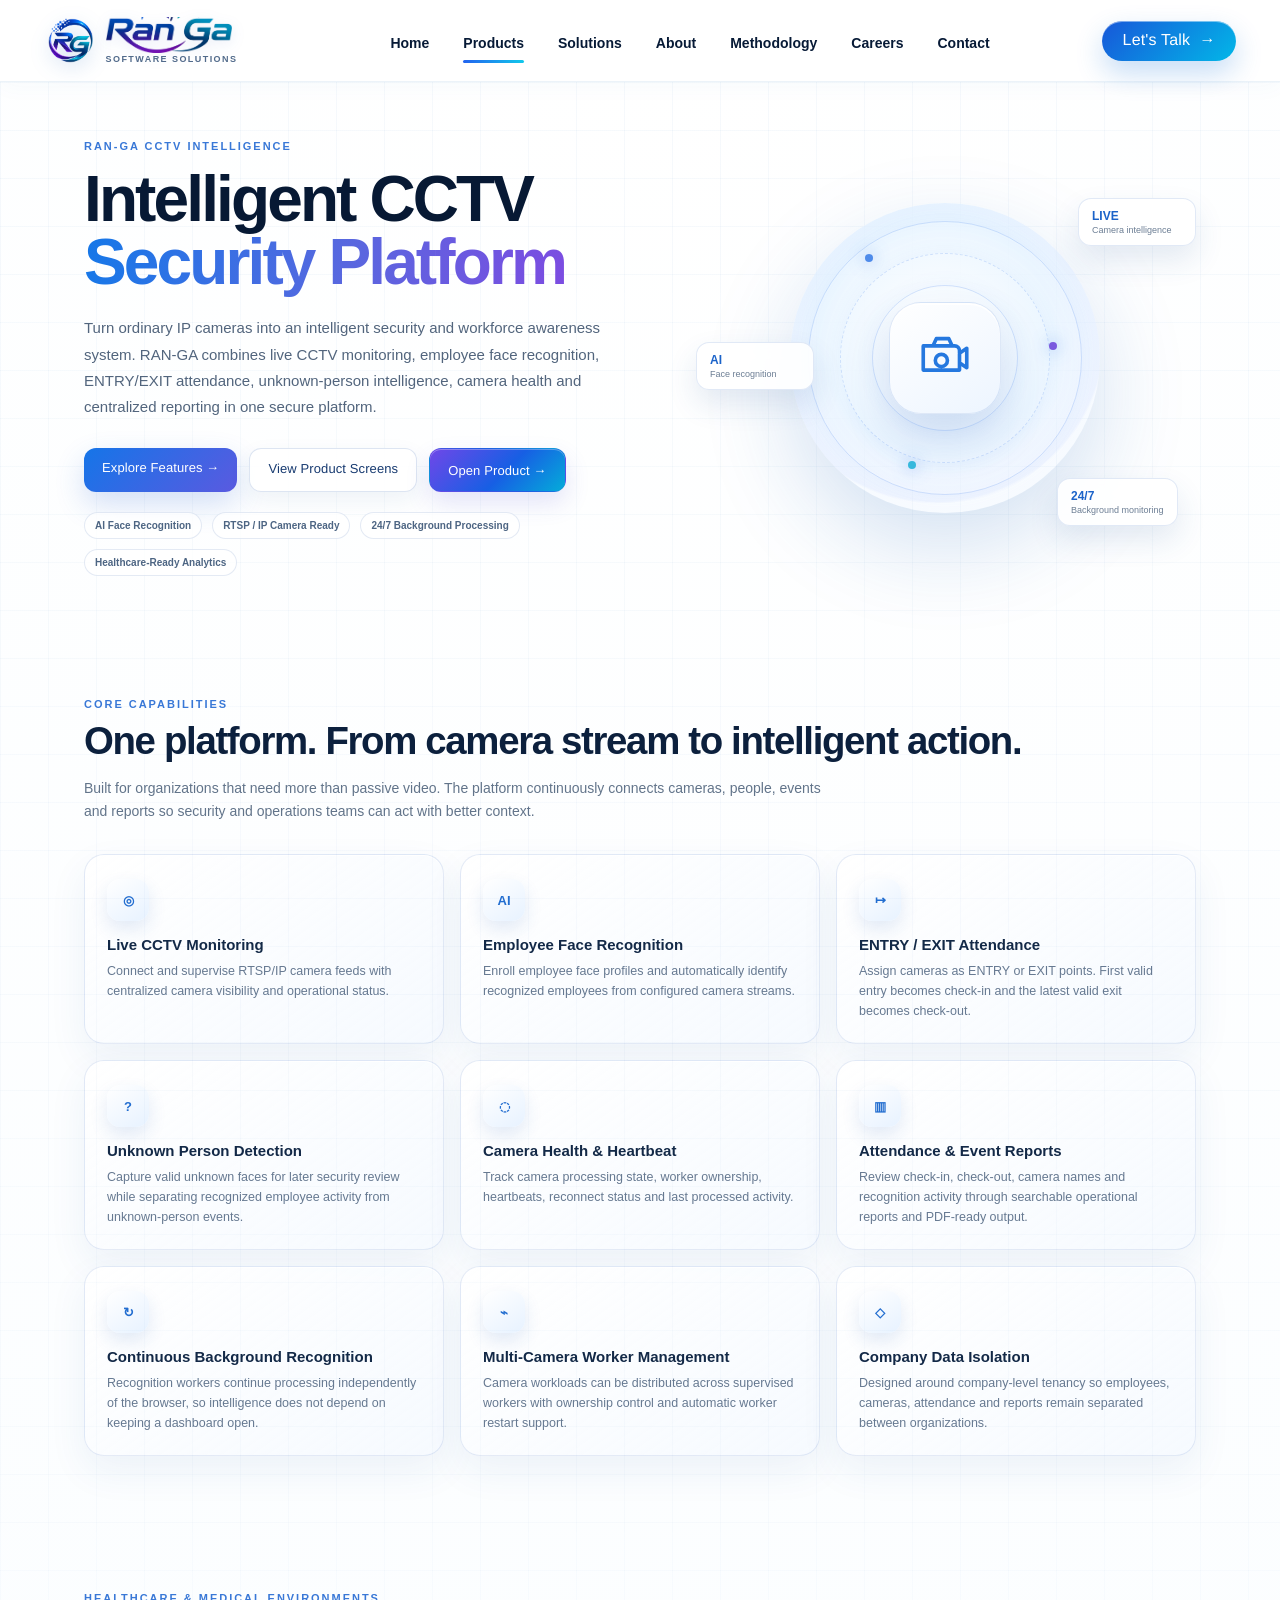
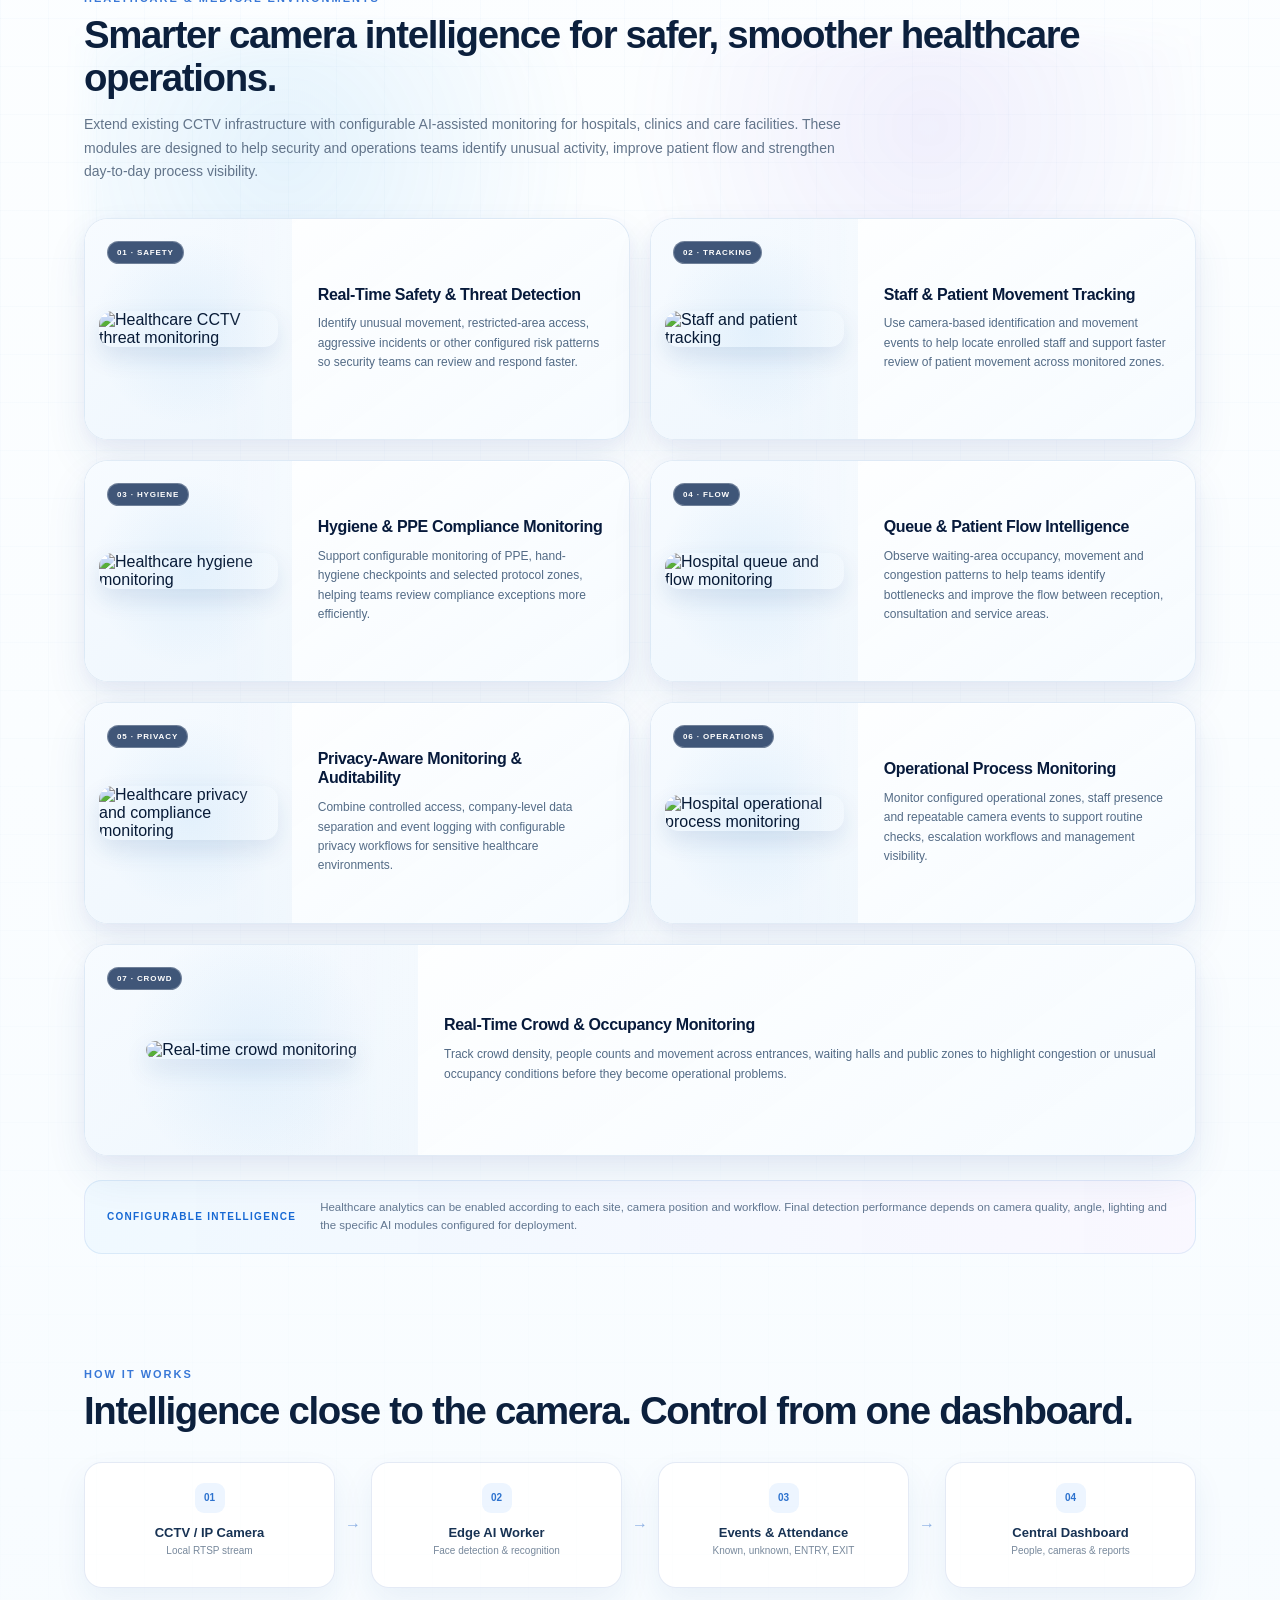
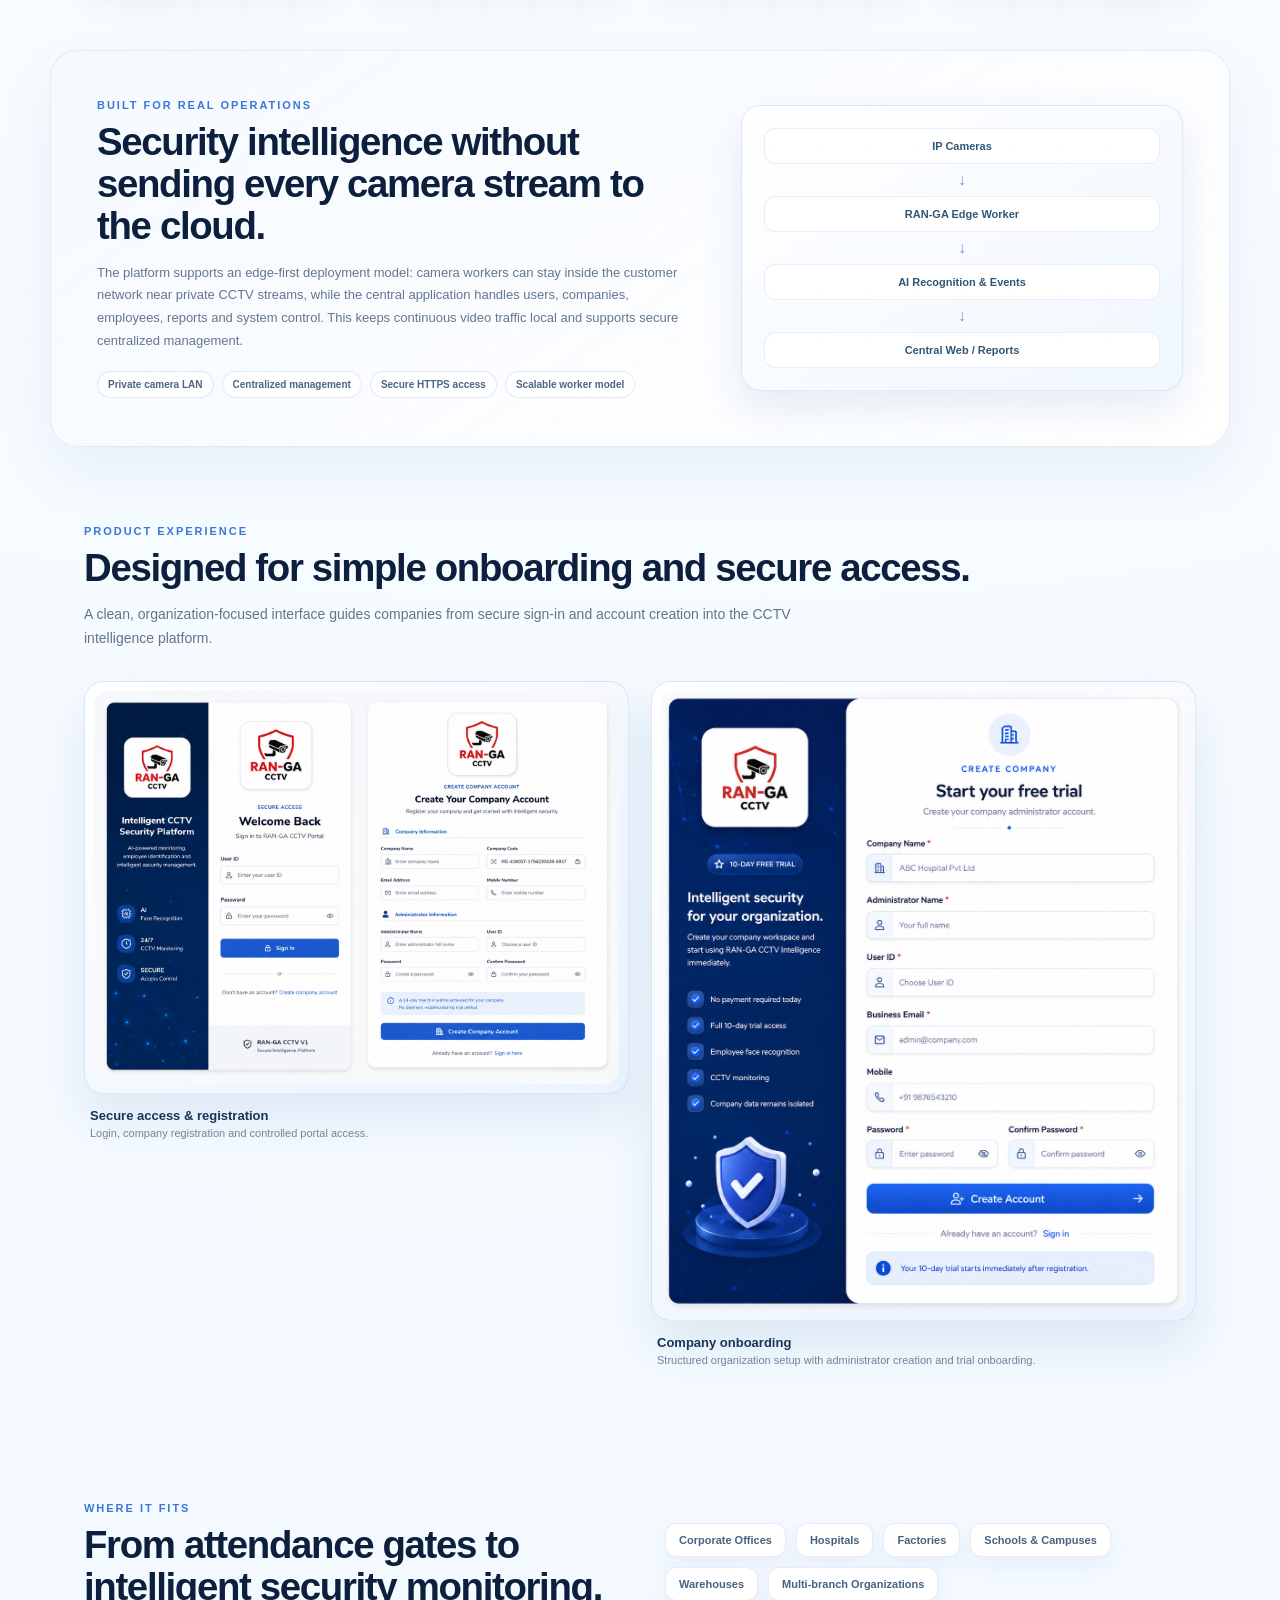
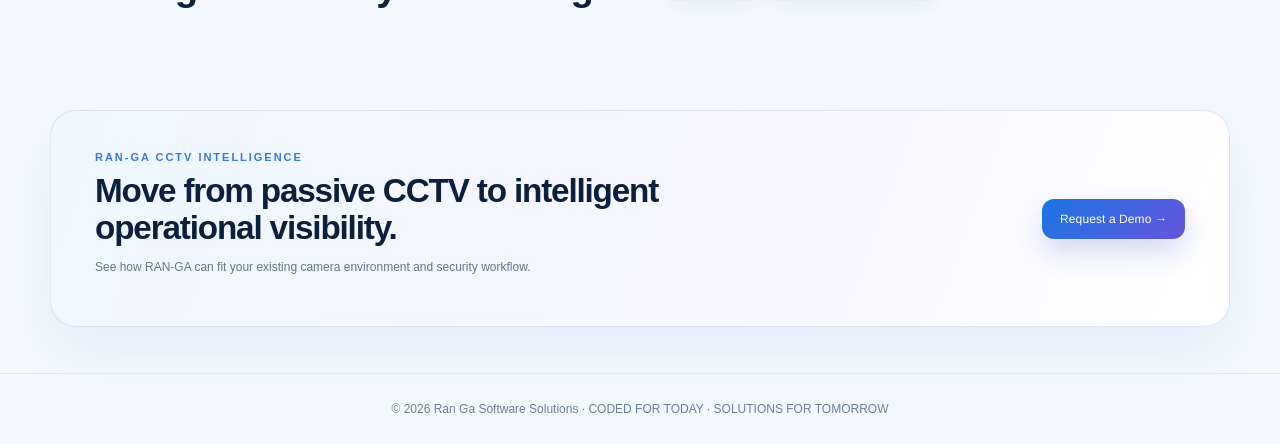
==== cctv-security-platform.html @ df5d6dc7 "Add files via upload" ====
<!doctype html><html lang="en"><head><meta charset="utf-8"><meta name="viewport" content="width=device-width,initial-scale=1"><title>Intelligent CCTV Security Platform | RanGa</title><link rel="stylesheet" href="styles.css"></head><body class="inner cctv-product-page"><header class="site-nav"><a class="brand" href="index.html"><img src="assets/rg-emblem.png" alt="RG"><span class="brand-copy"><img class="brand-wordmark" src="assets/ranga-wordmark.png" alt="RanGa"><small>SOFTWARE SOLUTIONS</small></span></a><nav><a href="index.html">Home</a><a class="active" href="products.html">Products</a><a href="solutions.html">Solutions</a><a href="about.html">About</a><a href="methodology.html">Methodology</a><a href="careers.html">Careers</a><a href="contact.html">Contact</a></nav><a class="talk" href="contact.html">Let's Talk &nbsp;→</a></header>
<main class="inner-main"><div class="star-field"></div>
<section class="cctv-hero"><div class="cctv-hero-copy"><div class="eyebrow">RAN-GA CCTV INTELLIGENCE</div><h1>Intelligent CCTV<br><span>Security Platform</span></h1><p class="cctv-lead">Turn ordinary IP cameras into an intelligent security and workforce awareness system. RAN-GA combines live CCTV monitoring, employee face recognition, ENTRY/EXIT attendance, unknown-person intelligence, camera health and centralized reporting in one secure platform.</p><div class="cctv-actions"><a class="cctv-primary" href="#features">Explore Features →</a><a class="cctv-secondary" href="#screens">View Product Screens</a><a class="cctv-launch" href="under-construction.html">Open Product →</a></div><div class="cctv-proof"><span>AI Face Recognition</span><span>RTSP / IP Camera Ready</span><span>24/7 Background Processing</span><span>Healthcare-Ready Analytics</span></div></div>
<div class="cctv-visual"><div class="cctv-radar"><div class="radar-ring r1"></div><div class="radar-ring r2"></div><div class="radar-ring r3"></div><div class="camera-core"><svg viewBox="0 0 24 24" aria-hidden="true"><path d="M3 7h13a2 2 0 0 1 2 2v8H3zM7 7l1.4-3h5.2L15 7m3 3 3-2v8l-3-2M10.5 10.5a2.5 2.5 0 1 0 0 5 2.5 2.5 0 0 0 0-5Z"/></svg></div><i class="scan-dot d1"></i><i class="scan-dot d2"></i><i class="scan-dot d3"></i></div><div class="mini-status s1"><b>LIVE</b><small>Camera intelligence</small></div><div class="mini-status s2"><b>AI</b><small>Face recognition</small></div><div class="mini-status s3"><b>24/7</b><small>Background monitoring</small></div></div></section>

<section class="cctv-section" id="features"><div class="section-kicker">CORE CAPABILITIES</div><h2>One platform. From camera stream to intelligent action.</h2><p class="section-intro">Built for organizations that need more than passive video. The platform continuously connects cameras, people, events and reports so security and operations teams can act with better context.</p><div class="cctv-feature-grid">
<article><div class="feat-icon">◎</div><h3>Live CCTV Monitoring</h3><p>Connect and supervise RTSP/IP camera feeds with centralized camera visibility and operational status.</p></article>
<article><div class="feat-icon">AI</div><h3>Employee Face Recognition</h3><p>Enroll employee face profiles and automatically identify recognized employees from configured camera streams.</p></article>
<article><div class="feat-icon">↦</div><h3>ENTRY / EXIT Attendance</h3><p>Assign cameras as ENTRY or EXIT points. First valid entry becomes check-in and the latest valid exit becomes check-out.</p></article>
<article><div class="feat-icon">?</div><h3>Unknown Person Detection</h3><p>Capture valid unknown faces for later security review while separating recognized employee activity from unknown-person events.</p></article>
<article><div class="feat-icon">◌</div><h3>Camera Health & Heartbeat</h3><p>Track camera processing state, worker ownership, heartbeats, reconnect status and last processed activity.</p></article>
<article><div class="feat-icon">▥</div><h3>Attendance & Event Reports</h3><p>Review check-in, check-out, camera names and recognition activity through searchable operational reports and PDF-ready output.</p></article>
<article><div class="feat-icon">↻</div><h3>Continuous Background Recognition</h3><p>Recognition workers continue processing independently of the browser, so intelligence does not depend on keeping a dashboard open.</p></article>
<article><div class="feat-icon">⌁</div><h3>Multi-Camera Worker Management</h3><p>Camera workloads can be distributed across supervised workers with ownership control and automatic worker restart support.</p></article>
<article><div class="feat-icon">◇</div><h3>Company Data Isolation</h3><p>Designed around company-level tenancy so employees, cameras, attendance and reports remain separated between organizations.</p></article>
</div></section>


<section class="cctv-section healthcare-intelligence" id="healthcare">
  <div class="section-kicker">HEALTHCARE & MEDICAL ENVIRONMENTS</div>
  <h2>Smarter camera intelligence for safer, smoother healthcare operations.</h2>
  <p class="section-intro">
    Extend existing CCTV infrastructure with configurable AI-assisted monitoring for hospitals,
    clinics and care facilities. These modules are designed to help security and operations teams
    identify unusual activity, improve patient flow and strengthen day-to-day process visibility.
  </p>

  <div class="healthcare-feature-grid">
    <article class="healthcare-card">
      <div class="healthcare-image">
        <img src="https://videoraiq.com/wp-content/uploads/2025/07/01-1.webp" alt="Healthcare CCTV threat monitoring">
        <span class="healthcare-badge">01 · SAFETY</span>
      </div>
      <div class="healthcare-card-copy">
        <h3>Real-Time Safety & Threat Detection</h3>
        <p>Identify unusual movement, restricted-area access, aggressive incidents or other configured risk patterns so security teams can review and respond faster.</p>
      </div>
    </article>

    <article class="healthcare-card">
      <div class="healthcare-image">
        <img src="https://videoraiq.com/wp-content/uploads/2025/07/02-1.webp" alt="Staff and patient tracking">
        <span class="healthcare-badge">02 · TRACKING</span>
      </div>
      <div class="healthcare-card-copy">
        <h3>Staff & Patient Movement Tracking</h3>
        <p>Use camera-based identification and movement events to help locate enrolled staff and support faster review of patient movement across monitored zones.</p>
      </div>
    </article>

    <article class="healthcare-card">
      <div class="healthcare-image">
        <img src="https://videoraiq.com/wp-content/uploads/2025/07/03-1.webp" alt="Healthcare hygiene monitoring">
        <span class="healthcare-badge">03 · HYGIENE</span>
      </div>
      <div class="healthcare-card-copy">
        <h3>Hygiene & PPE Compliance Monitoring</h3>
        <p>Support configurable monitoring of PPE, hand-hygiene checkpoints and selected protocol zones, helping teams review compliance exceptions more efficiently.</p>
      </div>
    </article>

    <article class="healthcare-card">
      <div class="healthcare-image">
        <img src="https://videoraiq.com/wp-content/uploads/2025/07/04-1.webp" alt="Hospital queue and flow monitoring">
        <span class="healthcare-badge">04 · FLOW</span>
      </div>
      <div class="healthcare-card-copy">
        <h3>Queue & Patient Flow Intelligence</h3>
        <p>Observe waiting-area occupancy, movement and congestion patterns to help teams identify bottlenecks and improve the flow between reception, consultation and service areas.</p>
      </div>
    </article>

    <article class="healthcare-card">
      <div class="healthcare-image">
        <img src="https://videoraiq.com/wp-content/uploads/2025/07/05-1.webp" alt="Healthcare privacy and compliance monitoring">
        <span class="healthcare-badge">05 · PRIVACY</span>
      </div>
      <div class="healthcare-card-copy">
        <h3>Privacy-Aware Monitoring & Auditability</h3>
        <p>Combine controlled access, company-level data separation and event logging with configurable privacy workflows for sensitive healthcare environments.</p>
      </div>
    </article>

    <article class="healthcare-card">
      <div class="healthcare-image">
        <img src="https://videoraiq.com/wp-content/uploads/2025/07/06-1.webp" alt="Hospital operational process monitoring">
        <span class="healthcare-badge">06 · OPERATIONS</span>
      </div>
      <div class="healthcare-card-copy">
        <h3>Operational Process Monitoring</h3>
        <p>Monitor configured operational zones, staff presence and repeatable camera events to support routine checks, escalation workflows and management visibility.</p>
      </div>
    </article>

    <article class="healthcare-card healthcare-card-wide">
      <div class="healthcare-image">
        <img src="https://videoraiq.com/wp-content/uploads/2025/07/01-2.webp" alt="Real-time crowd monitoring">
        <span class="healthcare-badge">07 · CROWD</span>
      </div>
      <div class="healthcare-card-copy">
        <h3>Real-Time Crowd & Occupancy Monitoring</h3>
        <p>Track crowd density, people counts and movement across entrances, waiting halls and public zones to highlight congestion or unusual occupancy conditions before they become operational problems.</p>
      </div>
    </article>
  </div>

  <div class="healthcare-note">
    <span>CONFIGURABLE INTELLIGENCE</span>
    <p>Healthcare analytics can be enabled according to each site, camera position and workflow. Final detection performance depends on camera quality, angle, lighting and the specific AI modules configured for deployment.</p>
  </div>
</section>

<section class="cctv-flow"><div class="section-kicker">HOW IT WORKS</div><h2>Intelligence close to the camera. Control from one dashboard.</h2><div class="flow-row"><div class="flow-step"><span>01</span><b>CCTV / IP Camera</b><small>Local RTSP stream</small></div><i>→</i><div class="flow-step"><span>02</span><b>Edge AI Worker</b><small>Face detection & recognition</small></div><i>→</i><div class="flow-step"><span>03</span><b>Events & Attendance</b><small>Known, unknown, ENTRY, EXIT</small></div><i>→</i><div class="flow-step"><span>04</span><b>Central Dashboard</b><small>People, cameras & reports</small></div></div></section>

<section class="cctv-section cctv-highlight"><div class="highlight-copy"><div class="section-kicker">BUILT FOR REAL OPERATIONS</div><h2>Security intelligence without sending every camera stream to the cloud.</h2><p>The platform supports an edge-first deployment model: camera workers can stay inside the customer network near private CCTV streams, while the central application handles users, companies, employees, reports and system control. This keeps continuous video traffic local and supports secure centralized management.</p><div class="highlight-pills"><span>Private camera LAN</span><span>Centralized management</span><span>Secure HTTPS access</span><span>Scalable worker model</span></div></div><div class="architecture-card"><div>IP Cameras</div><b>↓</b><div>RAN-GA Edge Worker</div><b>↓</b><div>AI Recognition & Events</div><b>↓</b><div>Central Web / Reports</div></div></section>

<section class="cctv-section" id="screens"><div class="section-kicker">PRODUCT EXPERIENCE</div><h2>Designed for simple onboarding and secure access.</h2><p class="section-intro">A clean, organization-focused interface guides companies from secure sign-in and account creation into the CCTV intelligence platform.</p><div class="screen-gallery"><figure><div class="screen-frame"><img src="assets/cctv-login-registration.png" alt="RAN-GA CCTV login and registration interface"></div><figcaption><b>Secure access & registration</b><span>Login, company registration and controlled portal access.</span></figcaption></figure><figure><div class="screen-frame"><img src="assets/cctv-company-registration.png" alt="RAN-GA CCTV company registration interface"></div><figcaption><b>Company onboarding</b><span>Structured organization setup with administrator creation and trial onboarding.</span></figcaption></figure></div></section>

<section class="cctv-usecases"><div><div class="section-kicker">WHERE IT FITS</div><h2>From attendance gates to intelligent security monitoring.</h2></div><div class="usecase-list"><span>Corporate Offices</span><span>Hospitals</span><span>Factories</span><span>Schools & Campuses</span><span>Warehouses</span><span>Multi-branch Organizations</span></div></section>

<section class="cctv-cta"><div><div class="section-kicker">RAN-GA CCTV INTELLIGENCE</div><h2>Move from passive CCTV to intelligent operational visibility.</h2><p>See how RAN-GA can fit your existing camera environment and security workflow.</p></div><a href="contact.html">Request a Demo →</a></section>
<footer class="footer">© 2026 Ran Ga Software Solutions · CODED FOR TODAY · SOLUTIONS FOR TOMORROW</footer></main><script src="home.js"></script></body></html>
---- styles.css ----
:root{--ink:#071a36;--muted:#5e7391;--blue:#0868ee;--cyan:#00b9ea;--violet:#7135ef;--magenta:#ab39e7;--soft:#f5fbff;--line:#dcecf8;--shadow:0 20px 50px rgba(34,94,160,.16),0 5px 14px rgba(35,104,179,.10),inset 0 1px 0 rgba(255,255,255,.98),inset 0 -8px 18px rgba(41,112,185,.05)}
*{box-sizing:border-box}html{scroll-behavior:smooth}body{margin:0;font-family:Inter,"Segoe UI",Arial,sans-serif;color:var(--ink);background:#fff}a{text-decoration:none;color:inherit}button,input,textarea{font:inherit}
/* shared navigation */
.site-nav{height:82px;padding:0 3.4vw;display:grid;grid-template-columns:260px 1fr 160px;align-items:center;position:relative;z-index:50;background:rgba(255,255,255,.86);backdrop-filter:blur(18px);border-bottom:1px solid rgba(23,101,180,.08);box-shadow:0 4px 22px rgba(49,105,162,.035)}
.brand{display:flex;align-items:center;gap:9px}.brand img{width:53px;height:53px;object-fit:contain;filter:drop-shadow(0 6px 10px rgba(0,78,175,.2))}.brand strong{display:block;font-size:25px;line-height:1;font-style:italic;letter-spacing:-1px}.brand strong span{color:#087ee8}.brand small{display:block;font-size:9px;letter-spacing:.16em;font-weight:800;color:#526b8b;margin-top:5px}.site-nav nav{display:flex;justify-content:center;gap:34px;font-size:14px;font-weight:600}.site-nav nav a{position:relative;padding:31px 0 27px}.site-nav nav a:after{content:"";position:absolute;height:3px;border-radius:8px;left:50%;right:50%;bottom:15px;background:linear-gradient(90deg,#2263ef,#12c8eb);transition:.25s}.site-nav nav a:hover:after,.site-nav nav a.active:after{left:0;right:0}.talk{justify-self:end;padding:11px 21px;border-radius:999px;color:#fff;font-weight:800;background:linear-gradient(135deg,#1757d9,#02b7e8);box-shadow:0 12px 28px rgba(15,112,218,.24),inset 0 1px rgba(255,255,255,.45)}
/* home */
.home{overflow:hidden}.home-shell{height:calc(100vh - 82px);min-height:690px;position:relative;overflow:hidden;background:radial-gradient(circle at 52% 46%,#fff 0 32%,#fbfdff 58%,#eff9ff 100%)}
.home-shell:before{content:"";position:absolute;inset:0;background-image:linear-gradient(rgba(13,94,176,.035) 1px,transparent 1px),linear-gradient(90deg,rgba(13,94,176,.035) 1px,transparent 1px);background-size:48px 48px;mask-image:radial-gradient(ellipse at 52% 48%,#000 0 40%,transparent 78%)}
.hero{height:100%;padding:0 3.6vw;display:grid;grid-template-columns:26% 49% 25%;align-items:center;position:relative;z-index:2}.hero-copy{padding-left:.4vw}.eyebrow{font-size:10px;letter-spacing:.44em;font-weight:700;color:#496b93;margin-bottom:16px}.hero-copy h1{font-size:clamp(36px,3.15vw,62px);line-height:.91;margin:0;font-weight:800;letter-spacing:-.035em}.hero-copy h1 .grad{background:linear-gradient(90deg,#075ee7,#0ca6e8 55%,#7b34ed);-webkit-background-clip:text;background-clip:text;color:transparent}.hero-copy p{font-size:clamp(15px,1.05vw,19px);line-height:1.4;color:#425a79;max-width:310px;margin:26px 0}.explore{display:inline-flex;align-items:center;gap:22px;padding:13px 23px;border-radius:999px;color:white;font-weight:800;background:linear-gradient(100deg,#075de5,#00b7e7);box-shadow:0 13px 28px rgba(0,133,224,.28),inset 0 1px rgba(255,255,255,.45)}.script{font-family:"Segoe Script","Brush Script MT",cursive;font-size:25px;line-height:1.5;color:#0f55b0;margin-top:46px;transform:rotate(-4deg);width:max-content}.script span{display:block;margin-left:10px}.mini-values{position:absolute;left:3.8vw;bottom:3.6vh;display:flex;gap:25px}.mini-values div{display:flex;align-items:center;gap:8px;font-size:10px}.mini-values b{font-size:24px;color:#1f5fc1}.mini-values small{display:block;color:#6d8099;margin-top:2px}
.stage{height:100%;position:relative;perspective:1200px}.system{position:absolute;left:50%;top:51%;width:min(39vw,650px);aspect-ratio:1;transform:translate(-50%,-50%)}.halo{position:absolute;border-radius:50%;inset:0;box-shadow:0 0 45px rgba(8,121,232,.10),inset 0 0 30px rgba(48,171,238,.06);border:1px solid rgba(48,128,214,.08)}.halo.h2{inset:7%;border:none;background:conic-gradient(from 15deg,transparent 0 5%,rgba(0,185,234,.38) 5.4% 5.8%,transparent 6% 15%,rgba(113,53,239,.32) 15.3% 15.7%,transparent 16% 25%,rgba(9,103,238,.35) 25.3% 25.7%,transparent 26% 100%);animation:spin 32s linear infinite}.halo.h3{inset:13%;border:1px dashed rgba(18,122,215,.18);animation:spin 55s linear infinite reverse}.halo.h4{inset:19%;border:1px solid rgba(11,153,227,.16);box-shadow:0 0 35px rgba(0,165,235,.09)}
.core{position:absolute;left:50%;top:50%;width:42%;aspect-ratio:1;transform:translate(-50%,-50%) translateZ(20px);border-radius:50%;background:radial-gradient(circle at 40% 30%,#fff,#f6fbff 58%,#dff4ff);box-shadow:0 28px 55px rgba(18,92,175,.20),0 8px 18px rgba(38,111,186,.16),inset 0 2px 3px white,inset 0 -12px 28px rgba(32,122,206,.10),0 0 0 3px rgba(52,171,239,.25),0 0 0 10px rgba(255,255,255,.72),0 0 35px 8px rgba(0,183,235,.16)}.core:before,.core:after{content:"";position:absolute;border-radius:50%}.core:before{inset:-17px;border:2px solid transparent;background:linear-gradient(#fff,#fff) padding-box,conic-gradient(from 20deg,#17d6ef,#1769ff,#8640ef,#16d7e7,#1769ff) border-box;box-shadow:0 0 24px rgba(14,138,231,.22)}.core:after{inset:-29px;border:1px solid rgba(44,133,217,.14);box-shadow:inset 0 0 22px rgba(17,147,231,.08)}.core img{position:absolute;inset:12%;width:76%;height:76%;object-fit:contain;filter:drop-shadow(0 16px 16px rgba(25,92,179,.20))}
.node{position:absolute;width:24%;aspect-ratio:1;border-radius:50%;display:flex;flex-direction:column;align-items:center;justify-content:center;text-align:center;padding:12px;background:radial-gradient(circle at 36% 23%,#fff 0 8%,#fbfdff 45%,#eaf6ff 100%);box-shadow:0 22px 42px rgba(23,87,160,.17),0 7px 15px rgba(25,102,181,.12),inset 0 2px 3px #fff,inset 0 -12px 24px rgba(44,123,203,.07);transition:transform .25s ease,box-shadow .25s ease;z-index:7}.node:before{content:"";position:absolute;inset:-3px;border-radius:50%;padding:3px;background:linear-gradient(135deg,#12d5ef,#1566ee 52%,#7b39ef);-webkit-mask:linear-gradient(#000 0 0) content-box,linear-gradient(#000 0 0);-webkit-mask-composite:xor;mask-composite:exclude;filter:drop-shadow(0 4px 8px rgba(11,111,222,.20))}.node:after{content:"";position:absolute;inset:7px;border-radius:50%;border:1px solid rgba(255,255,255,.85);box-shadow:inset 0 0 18px rgba(38,138,223,.06);pointer-events:none}.node:hover{transform:scale(1.055) translateZ(35px);box-shadow:0 28px 52px rgba(25,90,166,.22),0 8px 20px rgba(9,129,222,.16),0 0 26px rgba(0,177,235,.16),inset 0 2px 3px #fff}.node-icon{width:42px;height:42px;border-radius:13px;display:grid;place-items:center;margin-bottom:8px;color:#fff;background:linear-gradient(145deg,#145fe3,#03bce9);box-shadow:0 9px 16px rgba(15,104,218,.23),inset 0 1px 2px rgba(255,255,255,.6)}.node:nth-of-type(even) .node-icon{background:linear-gradient(145deg,#7540ef,#0b91e5)}.node svg{width:24px;height:24px;stroke:currentColor;fill:none;stroke-width:1.8}.node strong{font-size:clamp(9px,.78vw,13px);line-height:1.12;max-width:125px}.node small{font-size:clamp(7px,.62vw,10px);line-height:1.2;color:#526d8b;margin-top:5px;max-width:130px}
.n1{left:15%;top:2%}.n2{right:15%;top:2%}.n3{right:-1%;top:38%}.n4{right:14%;bottom:-2%}.n5{left:14%;bottom:-2%}.n6{left:-1%;top:38%}.connector{position:absolute;height:2px;transform-origin:0 50%;background:linear-gradient(90deg,rgba(44,167,231,.12),rgba(34,122,224,.55),rgba(117,56,239,.24));box-shadow:0 2px 8px rgba(34,122,224,.22);z-index:1}.c1{left:34%;top:24%;width:20%;transform:rotate(35deg)}.c2{left:50%;top:20%;width:20%;transform:rotate(145deg)}.c3{left:70%;top:50%;width:16%;transform:rotate(0)}.c4{left:60%;top:70%;width:20%;transform:rotate(45deg)}.c5{left:36%;top:73%;width:20%;transform:rotate(135deg)}.c6{left:15%;top:50%;width:20%;transform:rotate(0)}
.orb{position:absolute;border-radius:50%;background:radial-gradient(circle at 35% 30%,#fff,#51d6f5 25%,#1468e7 58%,#5a2ee0);box-shadow:0 0 14px rgba(11,116,229,.4);animation:float 5s ease-in-out infinite}.orb.o1{width:18px;height:18px;left:11%;top:18%}.orb.o2{width:11px;height:11px;left:78%;top:17%;animation-delay:-2s}.orb.o3{width:23px;height:23px;left:3%;top:67%;animation-delay:-1s}.orb.o4{width:14px;height:14px;right:2%;top:68%;animation-delay:-3s}.orb.o5{width:9px;height:9px;left:48%;bottom:1%;animation-delay:-.5s}
.values{width:92%;max-width:305px;justify-self:end}.value{display:grid;grid-template-columns:48px 1fr;gap:15px;align-items:center;margin:0 0 18px}.value i{width:48px;height:48px;border-radius:16px;display:grid;place-items:center;font-style:normal;font-size:26px;color:#1763cc;background:linear-gradient(145deg,#fff,#edf7ff);box-shadow:0 12px 24px rgba(32,104,177,.12),inset 0 1px white;border:1px solid rgba(57,135,209,.12)}.value b{display:block;font-size:14px}.value small{display:block;font-size:10.5px;line-height:1.4;color:#5b7190;margin-top:4px}
/* falling stars */
.star-field{position:absolute;inset:0;pointer-events:none;overflow:hidden;z-index:1}.star{position:absolute;top:-12vh;width:3px;height:3px;border-radius:50%;background:#1f74ef;box-shadow:0 0 7px 2px rgba(0,170,239,.38);animation:starFall linear infinite}.star:after{content:"";position:absolute;left:1px;bottom:0;width:1px;height:var(--trail,65px);background:linear-gradient(to top,rgba(24,125,238,.55),transparent)}
.wave{position:absolute;left:-8%;right:-8%;bottom:-94px;height:160px;border-radius:50%;border-top:1px solid rgba(14,150,230,.14);box-shadow:0 -18px 35px rgba(0,163,231,.04)}.wave.w2{bottom:-116px;border-color:rgba(103,56,234,.12);transform:rotate(2deg)}
@keyframes spin{to{transform:rotate(360deg)}}@keyframes float{50%{transform:translateY(-9px)}}@keyframes starFall{0%{transform:translateY(-10vh);opacity:0}8%{opacity:1}100%{transform:translateY(115vh);opacity:0}}
/* inner pages – same visual system */
.inner{min-height:100vh;background:radial-gradient(circle at 50% 0,#fff 0,#fafdff 46%,#f2f9ff 100%);color:var(--ink)}.inner-main{position:relative;overflow:hidden}.inner-main:before{content:"";position:absolute;inset:0;background-image:linear-gradient(rgba(12,94,175,.035) 1px,transparent 1px),linear-gradient(90deg,rgba(12,94,175,.035) 1px,transparent 1px);background-size:48px 48px;mask-image:linear-gradient(#000,transparent 72%);pointer-events:none}.page-hero{position:relative;z-index:2;max-width:1180px;margin:auto;padding:38px 5vw 20px}.page-hero .eyebrow{letter-spacing:.3em}.page-hero h1{font-size:clamp(26px,2.5vw,38px);line-height:1.02;margin:10px 0 14px;letter-spacing:-.035em}.page-hero h1 span{background:linear-gradient(90deg,#0866eb,#00a9e6,#7839ec);-webkit-background-clip:text;background-clip:text;color:transparent}.page-hero p{max-width:760px;font-size:13px;line-height:1.65;color:#566e8d;margin:0}.content{position:relative;z-index:2;max-width:1180px;margin:auto;padding:20px 5vw 70px}.content h2{font-size:22px;margin:0 0 10px}.lead{max-width:790px;color:#5d7390;font-size:13px;line-height:1.7}.grid{display:grid;grid-template-columns:repeat(3,minmax(0,1fr));gap:18px;margin-top:25px}.grid.two{grid-template-columns:repeat(2,minmax(0,1fr))}.card{position:relative;padding:21px;border-radius:22px;background:linear-gradient(145deg,rgba(255,255,255,.98),rgba(239,248,255,.9));box-shadow:var(--shadow);border:1px solid rgba(58,138,211,.12);min-height:145px;overflow:hidden}.card:before{content:"";position:absolute;left:0;top:0;width:100%;height:2px;background:linear-gradient(90deg,transparent,#15c5e8,#1769e8,#7c3aef,transparent);opacity:.75}.card .icon{width:42px;height:42px;border-radius:13px;display:grid;place-items:center;margin-bottom:14px;color:#fff;background:linear-gradient(145deg,#1269e9,#05bbe7);box-shadow:0 10px 20px rgba(16,111,218,.22),inset 0 1px rgba(255,255,255,.5)}.card h3{font-size:17px;margin:0 0 7px}.card p,.card li{font-size:13px;line-height:1.6;color:#60748f}.timeline{display:grid;gap:14px;margin-top:24px}.step{display:grid;grid-template-columns:45px 1fr;gap:14px;align-items:start;padding:18px;border-radius:18px;background:linear-gradient(145deg,#fff,#f2f9ff);box-shadow:0 12px 28px rgba(40,100,160,.10),inset 0 1px white;border:1px solid rgba(58,138,211,.11)}.num{width:40px;height:40px;border-radius:50%;display:grid;place-items:center;color:white;font-weight:800;background:linear-gradient(145deg,#1166e9,#7b3aee);box-shadow:0 8px 16px rgba(48,86,210,.22)}.step h3{font-size:16px;margin:1px 0 5px}.step p{font-size:13px;color:#60748f;line-height:1.55;margin:0}.footer{position:relative;z-index:2;padding:28px 5vw;border-top:1px solid rgba(44,125,204,.10);font-size:12px;color:#6c809a;text-align:center}.contact-grid{display:grid;grid-template-columns:1fr 1fr;gap:18px}.contact-box{padding:22px;border-radius:22px;background:linear-gradient(145deg,#fff,#f1f9ff);box-shadow:var(--shadow);border:1px solid rgba(58,138,211,.12)}.contact-box h3{margin-top:0;font-size:18px}.contact-box p,.contact-box label{font-size:13px;color:#5e7390}.contact-box input,.contact-box textarea{width:100%;border:1px solid #d7e7f4;border-radius:12px;padding:11px 12px;margin:6px 0 12px;background:#fff;outline:none}.contact-box textarea{min-height:120px;resize:vertical}.contact-box input:focus,.contact-box textarea:focus{border-color:#38a9e5;box-shadow:0 0 0 3px rgba(56,169,229,.1)}
@media(max-width:1120px){.site-nav{grid-template-columns:220px 1fr 130px}.site-nav nav{gap:20px}.hero{grid-template-columns:27% 48% 25%}.system{width:min(44vw,610px)}.values{transform:scale(.93);transform-origin:right center}}
@media(max-width:900px){.site-nav{height:72px;grid-template-columns:1fr auto;padding:0 18px}.site-nav nav{display:none}.talk{font-size:12px;padding:9px 14px}.brand img{width:45px;height:45px}.home{overflow:auto}.home-shell{height:auto;min-height:100vh}.hero{height:auto;display:block;padding:38px 20px 70px}.hero-copy{text-align:center}.hero-copy p{margin-inline:auto}.script{margin:35px auto 0}.mini-values{position:static;justify-content:center;flex-wrap:wrap;margin-top:32px}.stage{height:690px}.system{width:min(88vw,610px);top:50%}.values{margin:0 auto 20px;max-width:430px;transform:none}.value{margin-bottom:13px}.grid,.grid.two,.contact-grid{grid-template-columns:1fr}.page-hero{padding-top:32px}.node strong{font-size:10px}.node small{display:none}}
@media(max-width:560px){.brand span{display:none}.hero-copy h1{font-size:36px}.stage{height:560px}.system{width:96vw}.node{width:25%;padding:7px}.node-icon{width:32px;height:32px;margin-bottom:4px}.node svg{width:19px;height:19px}.page-hero h1{font-size:28px}.page-hero,.content{padding-left:20px;padding-right:20px}}

/* v3: official RanGa header wordmark from supplied brand artwork */
.brand .brand-copy{
  display:flex;
  flex-direction:column;
  align-items:flex-start;
  justify-content:center;
  gap:1px;
  line-height:1;
}
.brand .brand-wordmark{
  width:126px;
  height:auto;
  object-fit:contain;
  display:block;
  filter:drop-shadow(0 3px 7px rgba(20,73,175,.10));
}
.brand .brand-copy small{
  margin-top:1px;
}
@media (max-width: 900px){
  .brand .brand-wordmark{width:104px;}
}


/* v3-refined: requested homepage-only clarity changes */
.home-refined .cta,
.home-refined .hero-cta,
.home-refined .lets-talk,
.home-refined a[class*="cta"],
.home-refined a[class*="talk"]{
  font-weight:500 !important;
  letter-spacing:.01em;
  -webkit-font-smoothing:antialiased;
  text-rendering:geometricPrecision;
  text-shadow:none !important;
}

/* Make product titles one visual step larger and crisper. */
.home-refined .product-node h3,
.home-refined .product-card h3,
.home-refined .product-title,
.home-refined [class*="product"] .title{
  font-size:clamp(14px, .95vw, 17px) !important;
  line-height:1.16 !important;
  font-weight:650 !important;
  letter-spacing:-.012em;
  color:#061a3a !important;
  -webkit-font-smoothing:antialiased;
  text-rendering:geometricPrecision;
  text-shadow:0 1px 0 rgba(255,255,255,.98);
}

/* Preserve descriptions as secondary copy. */
.home-refined .product-node p,
.home-refined .product-card p,
.home-refined [class*="product"] .subtitle{
  color:#405b7b !important;
  line-height:1.25 !important;
}

/* Slightly cleaner/deeper node rendering without changing v3 layout. */
.home-refined .product-node,
.home-refined .product-card{
  box-shadow:
    0 16px 34px rgba(17,89,198,.15),
    0 5px 13px rgba(88,49,210,.09),
    inset 0 2px 2px rgba(255,255,255,.98),
    inset 0 -8px 17px rgba(31,134,255,.05) !important;
}

/* v3 refined fix: Explore Our Products button specifically */
.home-refined .explore{
  font-weight:500 !important;
  font-size:14px !important;
  letter-spacing:.01em !important;
  padding:12px 22px !important;
  text-shadow:none !important;
  -webkit-font-smoothing:antialiased;
  text-rendering:geometricPrecision;
  background:linear-gradient(100deg,#075fe3 0%,#009ee8 58%,#1668e8 100%) !important;
  border:1px solid rgba(0,126,225,.28) !important;
  box-shadow:0 8px 18px rgba(0,126,225,.18), inset 0 1px 0 rgba(255,255,255,.72) !important;
}
.home-refined .explore span{
  font-weight:400 !important;
  font-size:18px !important;
}

/* v3 refined: clearer product descriptions */
.home-refined .product-node p,
.home-refined .product-card p,
.home-refined [class*="product"] .subtitle,
.home-refined [class*="product"] small {
  font-size: clamp(11.5px, .76vw, 13.5px) !important;
  line-height: 1.30 !important;
  font-weight: 500 !important;
  color: #314d70 !important;
  opacity: 1 !important;
  letter-spacing: .002em;
  -webkit-font-smoothing: antialiased;
  text-rendering: geometricPrecision;
}

/* Inner-page Let's Talk: same lighter treatment as home */
body:not(.home-refined) .lets-talk,
body:not(.home-refined) a[class*="talk"],
body:not(.home-refined) .nav-cta,
body:not(.home-refined) header .cta {
  font-weight: 500 !important;
  letter-spacing: .01em;
  text-shadow: none !important;
  -webkit-font-smoothing: antialiased;
  text-rendering: geometricPrecision;
}


/* Dedicated CCTV product page */
.product-link-card{display:block;text-decoration:none;color:inherit;position:relative;transition:transform .22s ease,box-shadow .22s ease,border-color .22s ease}.product-link-card:hover{transform:translateY(-4px);border-color:rgba(66,119,255,.34);box-shadow:0 20px 46px rgba(25,91,190,.13)}.product-link-card .card-link{display:inline-flex;align-items:center;gap:8px;margin-top:14px;font-size:12px;font-weight:600;color:#1769d7}.product-link-card .card-link b{font-size:15px;font-weight:500}
.cctv-product-page .inner-main{overflow:hidden}.cctv-hero{max-width:1180px;margin:0 auto;padding:58px 34px 54px;display:grid;grid-template-columns:1.05fr .95fr;align-items:center;gap:56px;position:relative}.cctv-hero .eyebrow,.cctv-section .section-kicker,.cctv-flow .section-kicker,.cctv-usecases .section-kicker,.cctv-cta .section-kicker{font-size:11px;letter-spacing:.18em;font-weight:700;color:#3978d7}.cctv-hero h1{font-size:clamp(38px,5vw,68px);line-height:.98;letter-spacing:-.045em;margin:14px 0 22px;color:#071934}.cctv-hero h1 span{background:linear-gradient(100deg,#1578e8,#5967df 55%,#7c4ce1);-webkit-background-clip:text;background-clip:text;color:transparent}.cctv-lead{font-size:15px;line-height:1.75;color:#52657d;max-width:650px}.cctv-actions{display:flex;gap:12px;flex-wrap:wrap;margin-top:28px}.cctv-actions a{padding:12px 18px;border-radius:12px;text-decoration:none;font-size:13px;font-weight:550;transition:.2s ease}.cctv-primary{color:#fff;background:linear-gradient(135deg,#1575e8,#5a5ae0);box-shadow:0 12px 30px rgba(36,93,212,.2)}.cctv-secondary{color:#173a70;background:rgba(255,255,255,.85);border:1px solid rgba(88,127,188,.2);box-shadow:0 8px 22px rgba(32,80,145,.07)}.cctv-proof{display:flex;gap:10px;flex-wrap:wrap;margin-top:20px}.cctv-proof span,.highlight-pills span{font-size:10px;font-weight:600;color:#4d6583;padding:7px 10px;border:1px solid rgba(87,125,188,.16);border-radius:999px;background:rgba(255,255,255,.72)}
.cctv-visual{position:relative;min-height:420px;display:grid;place-items:center}.cctv-radar{width:310px;height:310px;border-radius:50%;position:relative;display:grid;place-items:center;background:radial-gradient(circle at 47% 42%,rgba(255,255,255,.98),rgba(231,244,255,.82) 48%,rgba(220,229,255,.32) 69%,transparent 70%);box-shadow:0 35px 90px rgba(24,95,184,.18),inset 0 0 40px rgba(82,153,255,.08)}.radar-ring{position:absolute;border-radius:50%;border:1px solid rgba(75,132,237,.22);box-shadow:0 0 20px rgba(61,128,236,.06)}.radar-ring.r1{inset:18px}.radar-ring.r2{inset:50px;border-style:dashed}.radar-ring.r3{inset:82px}.camera-core{width:112px;height:112px;border-radius:32px;display:grid;place-items:center;background:linear-gradient(145deg,#fff,#edf5ff);border:1px solid rgba(103,144,215,.2);box-shadow:0 22px 46px rgba(48,102,188,.2),inset 0 2px 1px white}.camera-core svg{width:58px;fill:none;stroke:url(#none);stroke:#2578df;stroke-width:1.5;stroke-linecap:round;stroke-linejoin:round}.scan-dot{position:absolute;width:8px;height:8px;border-radius:50%;background:#4e8bea;box-shadow:0 0 16px rgba(78,139,234,.75)}.scan-dot.d1{top:51px;left:75px}.scan-dot.d2{right:43px;top:139px;background:#7a59de}.scan-dot.d3{bottom:44px;left:118px;background:#36b8dc}.mini-status{position:absolute;padding:10px 13px;border-radius:13px;background:rgba(255,255,255,.88);border:1px solid rgba(91,132,203,.18);box-shadow:0 14px 30px rgba(35,84,151,.12);backdrop-filter:blur(10px);min-width:118px}.mini-status b{display:block;color:#1b63c9;font-size:12px}.mini-status small{display:block;margin-top:2px;color:#6c7e94;font-size:9px}.mini-status.s1{top:50px;right:0}.mini-status.s2{left:2px;top:194px}.mini-status.s3{right:18px;bottom:42px}
.cctv-section,.cctv-flow,.cctv-usecases,.cctv-cta{max-width:1180px;margin:0 auto;padding:68px 34px}.cctv-section h2,.cctv-flow h2,.cctv-usecases h2,.cctv-cta h2{font-size:clamp(27px,3vw,40px);line-height:1.1;letter-spacing:-.035em;color:#0c203d;margin:10px 0 14px}.section-intro{max-width:760px;color:#62748a;font-size:14px;line-height:1.7}.cctv-feature-grid{display:grid;grid-template-columns:repeat(3,1fr);gap:16px;margin-top:30px}.cctv-feature-grid article{padding:24px 22px 22px;border-radius:20px;border:1px solid rgba(92,133,196,.16);background:linear-gradient(145deg,rgba(255,255,255,.96),rgba(244,249,255,.8));box-shadow:0 15px 38px rgba(30,81,150,.07),inset 0 1px 0 white}.feat-icon{width:42px;height:42px;border-radius:13px;display:grid;place-items:center;font-size:13px;font-weight:700;color:#236ed0;background:linear-gradient(145deg,#fff,#e7f2ff);box-shadow:0 8px 18px rgba(32,94,177,.12);margin-bottom:15px}.cctv-feature-grid h3{font-size:15px;color:#132947;margin:0 0 8px}.cctv-feature-grid p{font-size:12.5px;line-height:1.6;color:#667991;margin:0}
.cctv-flow{padding-top:46px;padding-bottom:62px}.flow-row{display:grid;grid-template-columns:1fr auto 1fr auto 1fr auto 1fr;align-items:center;gap:10px;margin-top:30px}.flow-row>i{font-style:normal;color:#8eb1e4}.flow-step{min-height:126px;padding:20px;border-radius:18px;text-align:center;background:rgba(255,255,255,.9);border:1px solid rgba(86,126,190,.16);box-shadow:0 14px 32px rgba(31,82,149,.07)}.flow-step span{display:inline-grid;place-items:center;width:30px;height:30px;border-radius:9px;background:#edf5ff;color:#2d72ce;font-size:10px;font-weight:700}.flow-step b{display:block;margin-top:12px;color:#173253;font-size:13px}.flow-step small{display:block;margin-top:5px;color:#78899c;font-size:10px}
.cctv-highlight{display:grid;grid-template-columns:1.15fr .85fr;align-items:center;gap:46px;border-radius:28px;background:linear-gradient(145deg,rgba(244,249,255,.88),rgba(255,255,255,.97));border:1px solid rgba(91,133,197,.14);box-shadow:0 24px 60px rgba(32,84,154,.07);padding:48px 46px;margin-bottom:10px}.highlight-copy p{font-size:13px;line-height:1.75;color:#64778e}.highlight-pills{display:flex;flex-wrap:wrap;gap:8px;margin-top:18px}.architecture-card{display:flex;flex-direction:column;gap:7px;padding:22px;border-radius:20px;background:linear-gradient(145deg,#fff,#f0f7ff);box-shadow:0 18px 40px rgba(42,91,164,.11),inset 0 1px 0 white;border:1px solid rgba(82,127,196,.16)}.architecture-card div{padding:11px 14px;border-radius:11px;text-align:center;font-size:11px;font-weight:650;color:#315777;background:white;border:1px solid rgba(104,143,200,.14)}.architecture-card b{text-align:center;color:#7097d1;font-weight:500}
.screen-gallery{display:grid;grid-template-columns:1fr 1fr;gap:22px;margin-top:30px}.screen-gallery figure{margin:0}.screen-frame{border-radius:20px;padding:9px;background:linear-gradient(145deg,#fff,#eaf3ff);border:1px solid rgba(90,131,196,.16);box-shadow:0 24px 50px rgba(27,80,151,.11);overflow:hidden}.screen-frame img{display:block;width:100%;height:auto;border-radius:14px}.screen-gallery figcaption{padding:14px 6px 0}.screen-gallery figcaption b{display:block;color:#173554;font-size:13px}.screen-gallery figcaption span{display:block;color:#738399;font-size:11px;margin-top:4px}
.cctv-usecases{display:grid;grid-template-columns:1fr 1fr;gap:50px;align-items:center}.usecase-list{display:flex;flex-wrap:wrap;gap:10px}.usecase-list span{padding:10px 13px;border-radius:11px;background:#fff;border:1px solid rgba(93,133,195,.15);box-shadow:0 9px 22px rgba(32,82,150,.06);font-size:11px;font-weight:600;color:#47627f}.cctv-cta{margin-top:20px;margin-bottom:46px;border-radius:26px;display:flex;align-items:center;justify-content:space-between;gap:30px;background:linear-gradient(110deg,#eef7ff,#f8f6ff 60%,#fff);border:1px solid rgba(81,125,195,.16);box-shadow:0 24px 55px rgba(32,82,151,.08);padding:40px 44px}.cctv-cta h2{font-size:clamp(25px,2.6vw,36px);max-width:720px}.cctv-cta p{font-size:12px;color:#657890}.cctv-cta>a{flex:none;text-decoration:none;color:#fff;background:linear-gradient(135deg,#1975e4,#6755db);padding:13px 18px;border-radius:12px;font-size:12px;font-weight:550;box-shadow:0 13px 28px rgba(45,89,198,.2)}
@media(max-width:900px){.cctv-hero{grid-template-columns:1fr;padding-top:36px}.cctv-visual{min-height:360px}.cctv-feature-grid{grid-template-columns:1fr 1fr}.flow-row{grid-template-columns:1fr 1fr}.flow-row>i{display:none}.cctv-highlight,.cctv-usecases{grid-template-columns:1fr}.screen-gallery{grid-template-columns:1fr}.cctv-cta{align-items:flex-start;flex-direction:column}}
@media(max-width:600px){.cctv-hero,.cctv-section,.cctv-flow,.cctv-usecases{padding-left:20px;padding-right:20px}.cctv-hero h1{font-size:42px}.cctv-feature-grid{grid-template-columns:1fr}.flow-row{grid-template-columns:1fr}.cctv-radar{width:260px;height:260px}.mini-status{transform:scale(.9)}.cctv-highlight{padding:32px 22px;margin-left:14px;margin-right:14px}.cctv-cta{margin-left:14px;margin-right:14px;padding:30px 22px}}


/* vCCTV-2 — unified CTA typography across the complete website */
.talk,
.explore,
.cctv-primary,
.cctv-secondary,
.cctv-launch,
.cctv-cta > a,
.card-link,
.contact-box button,
button,
a[class*="cta"],
a[class*="button"],
a[class*="action"] {
  font-weight: 500 !important;
  letter-spacing: .008em;
  -webkit-font-smoothing: antialiased;
  text-rendering: geometricPrecision;
  text-shadow: none !important;
}

/* Preserve headings/normal text — only action-style copy is affected. */
.explore,
.contact-box button {
  border: 0;
}

/* CCTV hero third action */
.cctv-actions {
  flex-wrap: wrap;
}
.cctv-launch {
  display: inline-flex;
  align-items: center;
  justify-content: center;
  min-height: 44px;
  padding: 11px 19px;
  border-radius: 999px;
  color: #fff;
  background: linear-gradient(135deg,#7047e8,#175fe4 55%,#04acd9);
  border: 1px solid rgba(76,93,219,.16);
  box-shadow:
    0 11px 24px rgba(76,72,210,.15),
    inset 0 1px 0 rgba(255,255,255,.3);
  transition: transform .2s ease, box-shadow .2s ease;
}
.cctv-launch:hover {
  transform: translateY(-1px);
  box-shadow:
    0 15px 30px rgba(76,72,210,.19),
    inset 0 1px 0 rgba(255,255,255,.35);
}

/* Under-construction product access page */
.under-construction-page {
  min-height: 100vh;
  overflow-x: hidden;
  background:
    radial-gradient(circle at 50% 45%, rgba(68,167,255,.12), transparent 32%),
    radial-gradient(circle at 60% 55%, rgba(137,85,235,.08), transparent 30%),
    #fff;
}
.construction-wrap {
  min-height: calc(100vh - 82px);
  position: relative;
  display: grid;
  place-items: center;
  padding: 54px 20px 70px;
  overflow: hidden;
}
.construction-card {
  position: relative;
  z-index: 3;
  width: min(680px, 92vw);
  padding: 52px 48px 46px;
  text-align: center;
  border: 1px solid rgba(68,124,204,.15);
  border-radius: 30px;
  background: rgba(255,255,255,.88);
  backdrop-filter: blur(14px);
  box-shadow:
    0 32px 70px rgba(29,75,145,.11),
    0 8px 22px rgba(72,50,181,.06),
    inset 0 1px 0 rgba(255,255,255,.96);
}
.construction-icon {
  width: 92px;
  height: 92px;
  margin: 0 auto 22px;
  border-radius: 26px;
  position: relative;
  display: grid;
  place-items: center;
  background: linear-gradient(145deg,#f5fbff,#fff);
  border: 1px solid rgba(49,132,220,.18);
  box-shadow:
    0 17px 36px rgba(23,91,191,.13),
    inset 0 -9px 18px rgba(44,150,255,.06);
}
.construction-icon:before {
  content: "";
  width: 48px;
  height: 31px;
  border: 3px solid #1569d8;
  border-radius: 9px;
  box-sizing: border-box;
}
.construction-icon:after {
  content: "";
  position: absolute;
  width: 18px;
  height: 22px;
  right: 15px;
  top: 35px;
  border-radius: 4px;
  background: linear-gradient(135deg,#1769dc,#2ac9e8);
  clip-path: polygon(0 20%,100% 0,100% 100%,0 80%);
}
.camera-eye {
  position: absolute;
  width: 15px;
  height: 15px;
  border: 3px solid #694bd9;
  border-radius: 50%;
  box-shadow: 0 0 14px rgba(72,118,225,.24);
}
.construction-card h1 {
  margin: 11px 0 16px;
  font-size: clamp(34px,4.2vw,56px);
  line-height: 1.02;
  letter-spacing: -.035em;
}
.construction-card h1 span {
  background: linear-gradient(90deg,#145fcf,#02a9d8,#7446df);
  -webkit-background-clip: text;
  background-clip: text;
  color: transparent;
}
.construction-card > p {
  max-width: 520px;
  margin: 0 auto;
  color: #526985;
  font-size: 14px;
  line-height: 1.65;
}
.construction-status {
  width: fit-content;
  margin: 25px auto 30px;
  padding: 9px 15px;
  border-radius: 999px;
  background: #f3f8ff;
  border: 1px solid rgba(49,119,211,.14);
  color: #315676;
  font-size: 11.5px;
  font-weight: 500;
}
.construction-status i {
  display: inline-block;
  width: 7px;
  height: 7px;
  margin-right: 8px;
  border-radius: 50%;
  background: #08b7d5;
  box-shadow: 0 0 0 5px rgba(8,183,213,.10);
}
.construction-actions {
  display: flex;
  gap: 12px;
  justify-content: center;
  flex-wrap: wrap;
}
.construction-actions a {
  display: inline-flex;
  align-items: center;
  justify-content: center;
  min-height: 43px;
  padding: 10px 19px;
  border-radius: 999px;
  border: 1px solid rgba(55,112,188,.16);
  background: #fff;
  color: #31506f;
  font-size: 12px;
  font-weight: 500;
  box-shadow: 0 8px 20px rgba(30,79,147,.07);
}
.construction-actions a:last-child {
  color: #fff;
  background: linear-gradient(135deg,#1757d9,#02b7e8);
}
.construction-orbit {
  position: absolute;
  border-radius: 50%;
  border: 1px dashed rgba(39,126,215,.13);
  pointer-events: none;
}
.orbit-one {
  width: 610px;
  height: 610px;
}
.orbit-two {
  width: 790px;
  height: 790px;
  border-color: rgba(119,74,218,.08);
}
@media (max-width:700px) {
  .construction-card { padding: 40px 24px 36px; }
  .construction-wrap { padding-top: 30px; }
}


/* Healthcare intelligence section */
.healthcare-intelligence{
  position:relative;
}
.healthcare-intelligence:before{
  content:"";
  position:absolute;
  inset:8% 3% auto;
  height:260px;
  z-index:-1;
  background:
    radial-gradient(circle at 18% 45%,rgba(31,151,231,.10),transparent 33%),
    radial-gradient(circle at 76% 35%,rgba(112,75,222,.08),transparent 35%);
  filter:blur(12px);
}
.healthcare-feature-grid{
  display:grid;
  grid-template-columns:repeat(2,minmax(0,1fr));
  gap:22px;
  margin-top:34px;
}
.healthcare-card{
  overflow:hidden;
  display:grid;
  grid-template-columns:44% 56%;
  min-height:246px;
  border-radius:24px;
  border:1px solid rgba(61,118,190,.14);
  background:linear-gradient(145deg,rgba(255,255,255,.98),rgba(246,251,255,.94));
  box-shadow:
    0 20px 42px rgba(28,80,148,.09),
    0 5px 14px rgba(74,60,170,.04),
    inset 0 1px 0 rgba(255,255,255,.95);
  transition:transform .24s ease,box-shadow .24s ease;
}
.healthcare-card:hover{
  transform:translateY(-4px);
  box-shadow:
    0 28px 54px rgba(28,80,148,.13),
    0 8px 18px rgba(74,60,170,.06),
    inset 0 1px 0 rgba(255,255,255,.98);
}
.healthcare-card-wide{
  grid-column:1/-1;
  grid-template-columns:35% 65%;
  min-height:225px;
}
.healthcare-image{
  position:relative;
  min-height:100%;
  overflow:hidden;
  background:
    linear-gradient(145deg,rgba(25,94,183,.12),rgba(101,62,211,.08)),
    #edf6ff;
}
.healthcare-image:after{
  content:"";
  position:absolute;
  inset:0;
  background:linear-gradient(90deg,transparent 60%,rgba(255,255,255,.18));
  pointer-events:none;
}
.healthcare-image img{
  width:100%;
  height:100%;
  min-height:246px;
  object-fit:cover;
  display:block;
  transform:scale(1.01);
  transition:transform .4s ease;
}
.healthcare-card-wide .healthcare-image img{
  min-height:225px;
}
.healthcare-card:hover .healthcare-image img{
  transform:scale(1.045);
}
.healthcare-badge{
  position:absolute;
  z-index:2;
  left:14px;
  top:14px;
  padding:7px 10px;
  border-radius:999px;
  color:#fff;
  font-size:9px;
  font-weight:600;
  letter-spacing:.11em;
  background:rgba(7,35,78,.76);
  backdrop-filter:blur(8px);
  border:1px solid rgba(255,255,255,.25);
}
.healthcare-card-copy{
  display:flex;
  flex-direction:column;
  justify-content:center;
  padding:28px 28px 27px;
}
.healthcare-card-copy h3{
  margin:0 0 10px;
  color:#071a3b;
  font-size:clamp(17px,1.3vw,22px);
  line-height:1.15;
  letter-spacing:-.022em;
  font-weight:650;
}
.healthcare-card-copy p{
  margin:0;
  color:#536b86;
  font-size:12.5px;
  line-height:1.65;
}
.healthcare-note{
  margin-top:24px;
  display:flex;
  align-items:center;
  gap:24px;
  padding:18px 22px;
  border-radius:18px;
  border:1px solid rgba(55,121,205,.12);
  background:linear-gradient(90deg,rgba(238,248,255,.9),rgba(249,247,255,.92));
}
.healthcare-note span{
  flex:0 0 auto;
  color:#1769d4;
  font-size:10px;
  font-weight:600;
  letter-spacing:.13em;
}
.healthcare-note p{
  margin:0;
  color:#617690;
  font-size:11.5px;
  line-height:1.55;
}
@media(max-width:980px){
  .healthcare-feature-grid{grid-template-columns:1fr}
  .healthcare-card-wide{grid-column:auto;grid-template-columns:44% 56%}
}
@media(max-width:650px){
  .healthcare-card,
  .healthcare-card-wide{grid-template-columns:1fr}
  .healthcare-image img,
  .healthcare-card-wide .healthcare-image img{min-height:210px}
  .healthcare-card-copy{padding:23px 21px 24px}
  .healthcare-note{align-items:flex-start;flex-direction:column;gap:8px}
}


/* Healthcare image quality refinement — HOME PAGE UNCHANGED */
.healthcare-feature-grid{
  grid-template-columns:repeat(2,minmax(0,1fr)) !important;
  gap:20px !important;
}

.healthcare-card{
  grid-template-columns:38% 62% !important;
  min-height:220px !important;
}

.healthcare-card-wide{
  grid-column:1/-1 !important;
  grid-template-columns:30% 70% !important;
  min-height:210px !important;
}

/* Do not stretch small source images.
   Show the complete image at a controlled size instead. */
.healthcare-image{
  min-height:220px !important;
  display:flex !important;
  align-items:center !important;
  justify-content:center !important;
  padding:14px !important;
  background:
    radial-gradient(circle at 50% 50%, rgba(39,142,226,.08), transparent 64%),
    linear-gradient(145deg,#f7fbff,#eef6fd) !important;
}

.healthcare-card-wide .healthcare-image{
  min-height:210px !important;
}

.healthcare-image img,
.healthcare-card-wide .healthcare-image img{
  width:auto !important;
  height:auto !important;
  max-width:100% !important;
  max-height:192px !important;
  min-height:0 !important;
  object-fit:contain !important;
  object-position:center !important;
  transform:none !important;
  border-radius:14px !important;
  box-shadow:0 10px 24px rgba(22,75,137,.12) !important;
  image-rendering:auto;
  backface-visibility:hidden;
  -webkit-font-smoothing:antialiased;
}

.healthcare-card:hover .healthcare-image img{
  transform:none !important;
}

.healthcare-card-copy{
  padding:24px 26px !important;
}

.healthcare-card-copy h3{
  font-size:clamp(16px,1.15vw,20px) !important;
  line-height:1.18 !important;
}

.healthcare-card-copy p{
  font-size:12px !important;
  line-height:1.62 !important;
}

/* badge remains readable without covering much of the image */
.healthcare-badge{
  left:22px !important;
  top:22px !important;
  font-size:8px !important;
  padding:6px 9px !important;
}

@media(max-width:980px){
  .healthcare-feature-grid{
    grid-template-columns:1fr !important;
  }
  .healthcare-card,
  .healthcare-card-wide{
    grid-column:auto !important;
    grid-template-columns:40% 60% !important;
  }
}

@media(max-width:650px){
  .healthcare-card,
  .healthcare-card-wide{
    grid-template-columns:1fr !important;
  }
  .healthcare-image,
  .healthcare-card-wide .healthcare-image{
    min-height:200px !important;
  }
  .healthcare-image img,
  .healthcare-card-wide .healthcare-image img{
    max-height:175px !important;
  }
}
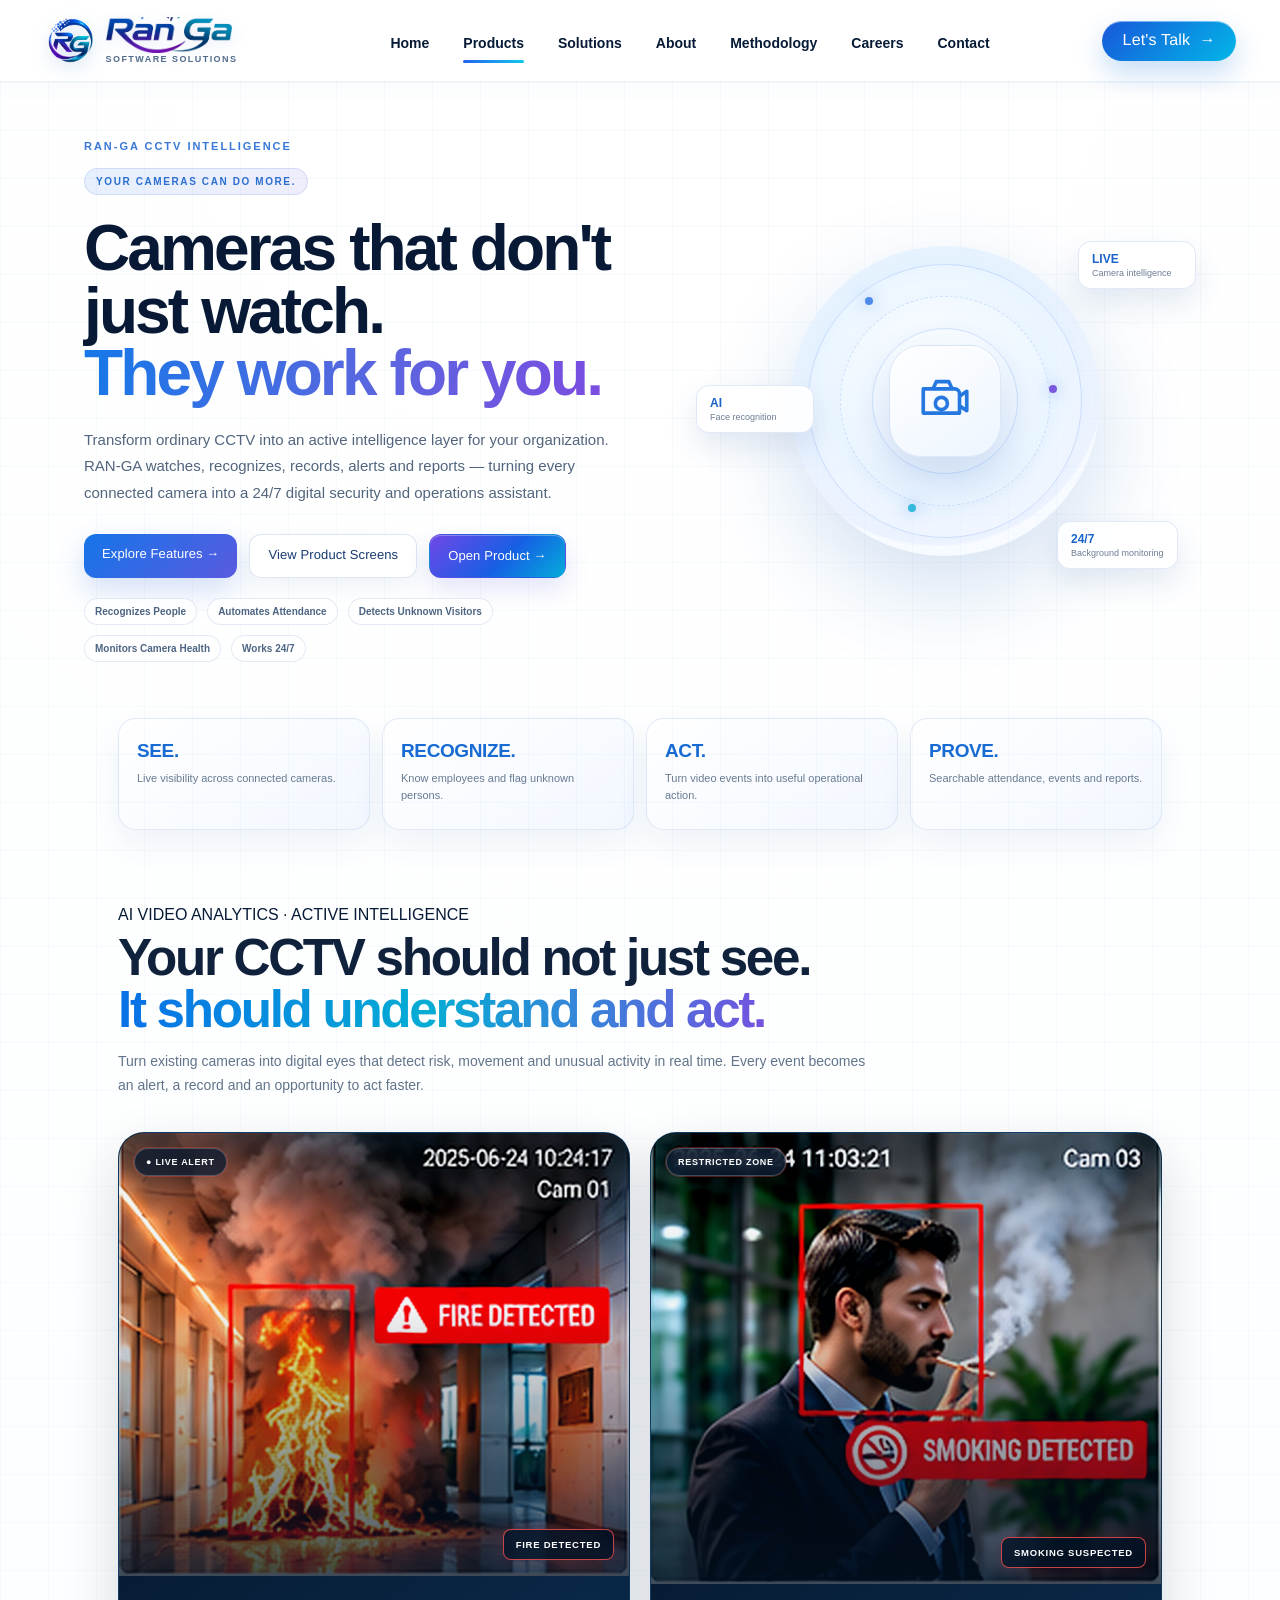
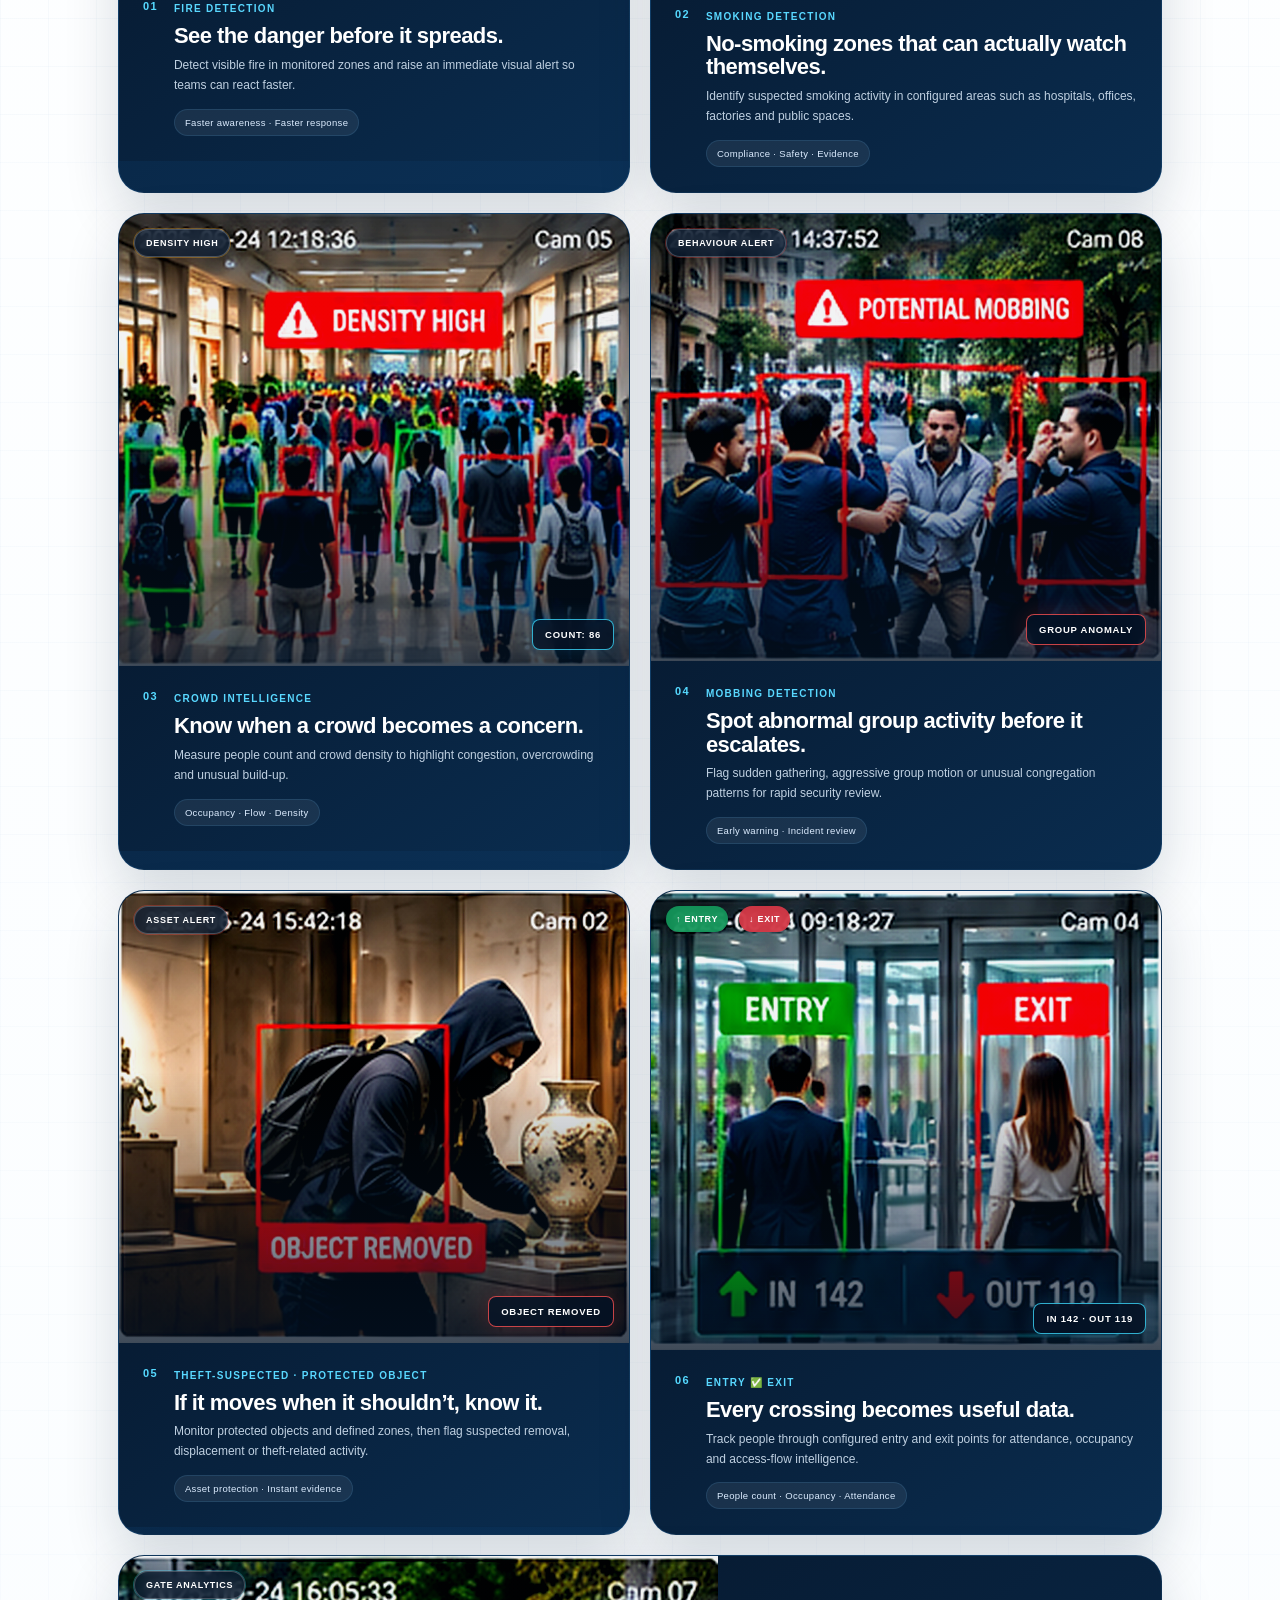
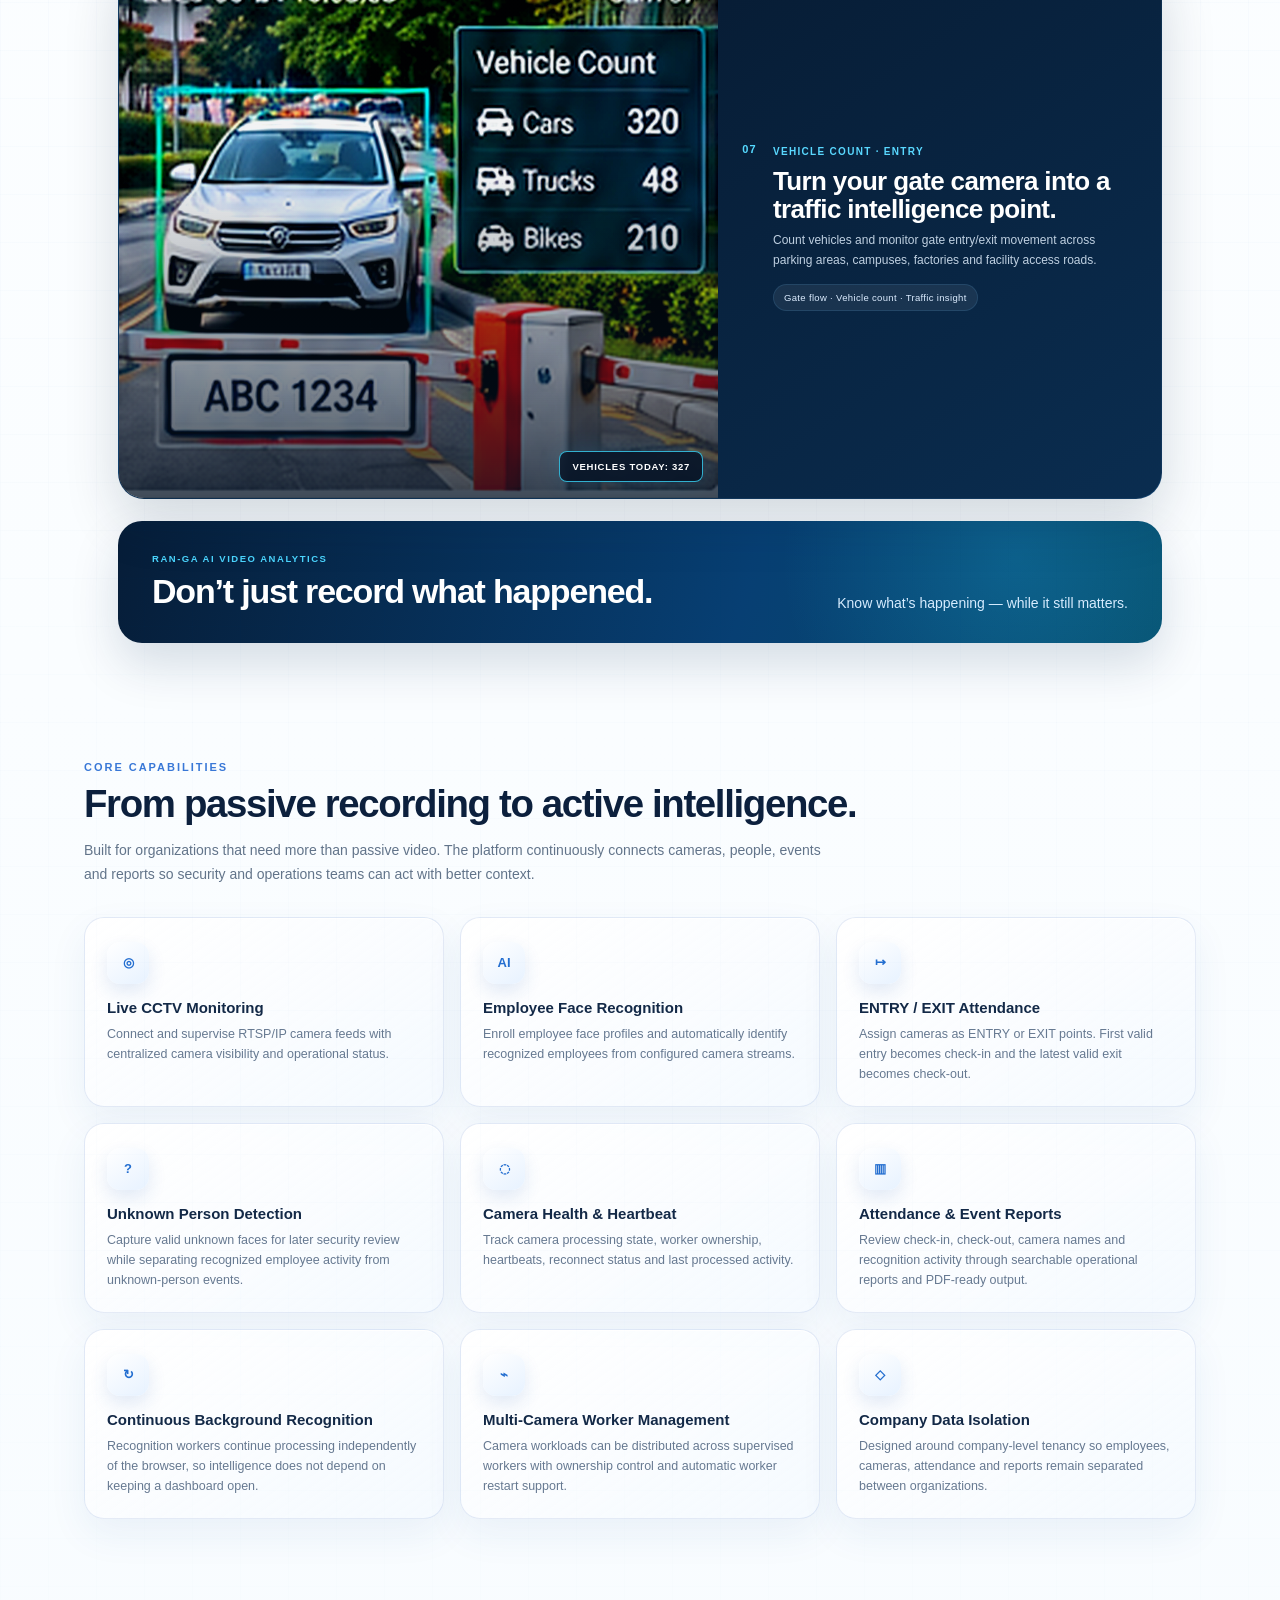
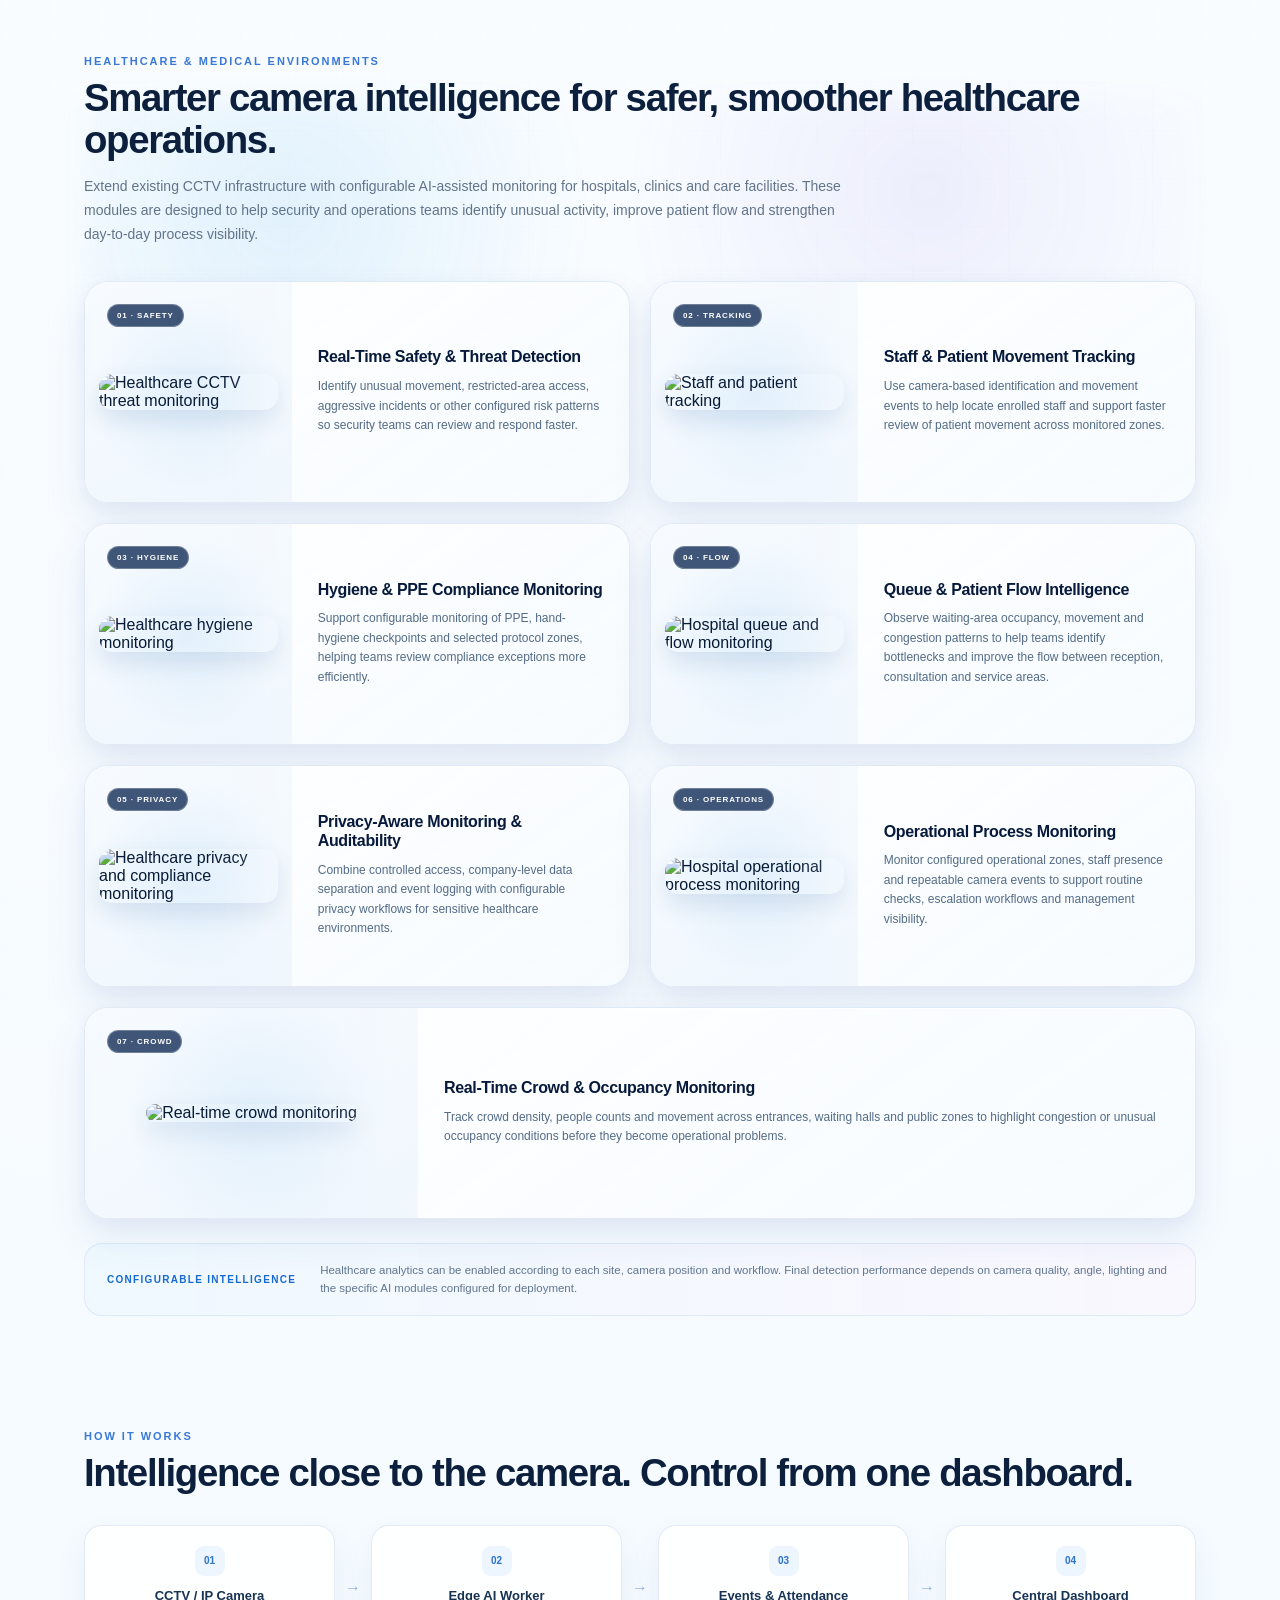
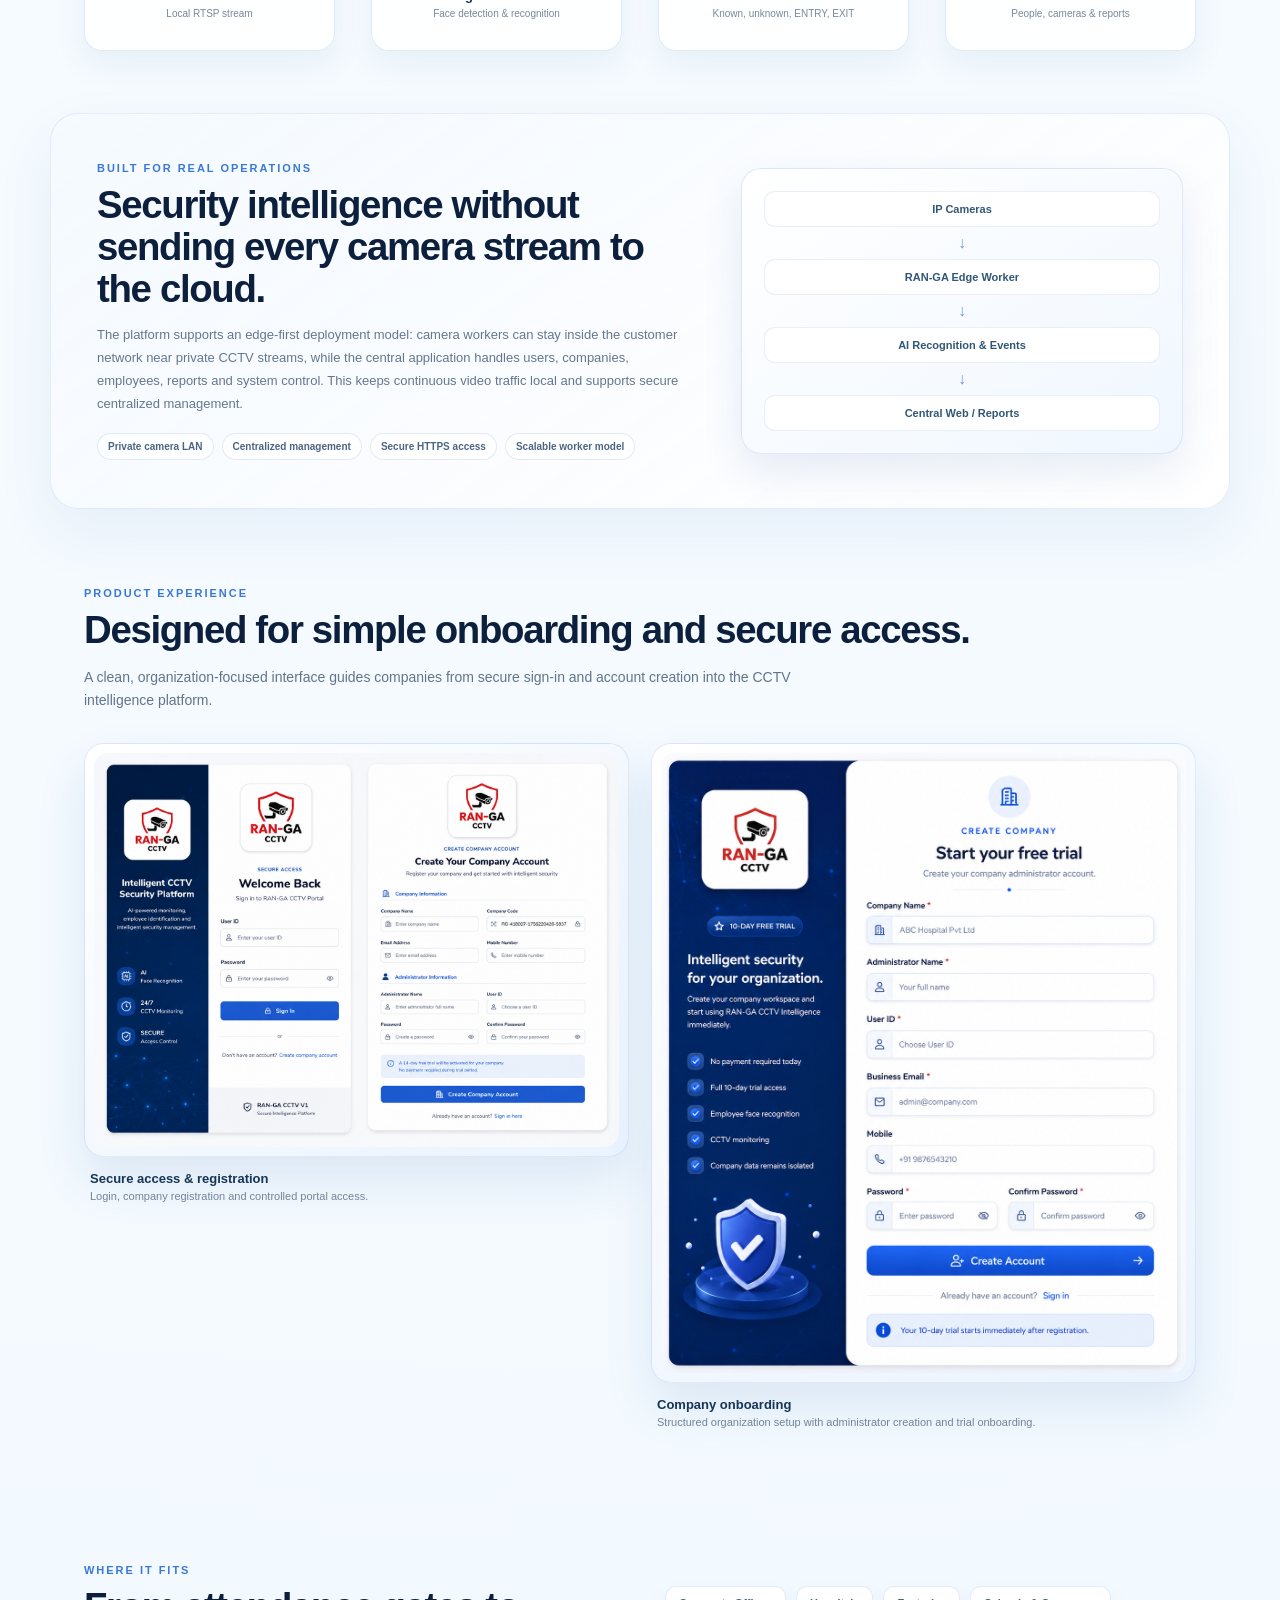
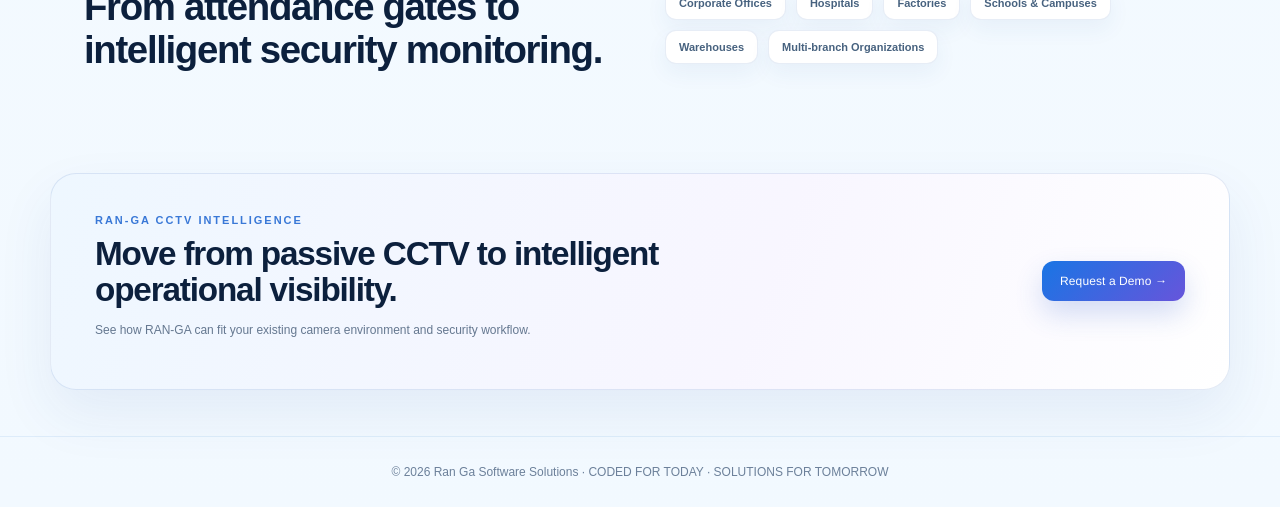
==== commit 7b4efb73: "by navin cctc product changes" ====
--- a/cctv-security-platform.html
+++ b/cctv-security-platform.html
@@ -1,9 +1,58 @@
 <!doctype html><html lang="en"><head><meta charset="utf-8"><meta name="viewport" content="width=device-width,initial-scale=1"><title>Intelligent CCTV Security Platform | RanGa</title><link rel="stylesheet" href="styles.css"></head><body class="inner cctv-product-page"><header class="site-nav"><a class="brand" href="index.html"><img src="assets/rg-emblem.png" alt="RG"><span class="brand-copy"><img class="brand-wordmark" src="assets/ranga-wordmark.png" alt="RanGa"><small>SOFTWARE SOLUTIONS</small></span></a><nav><a href="index.html">Home</a><a class="active" href="products.html">Products</a><a href="solutions.html">Solutions</a><a href="about.html">About</a><a href="methodology.html">Methodology</a><a href="careers.html">Careers</a><a href="contact.html">Contact</a></nav><a class="talk" href="contact.html">Let's Talk &nbsp;→</a></header>
 <main class="inner-main"><div class="star-field"></div>
-<section class="cctv-hero"><div class="cctv-hero-copy"><div class="eyebrow">RAN-GA CCTV INTELLIGENCE</div><h1>Intelligent CCTV<br><span>Security Platform</span></h1><p class="cctv-lead">Turn ordinary IP cameras into an intelligent security and workforce awareness system. RAN-GA combines live CCTV monitoring, employee face recognition, ENTRY/EXIT attendance, unknown-person intelligence, camera health and centralized reporting in one secure platform.</p><div class="cctv-actions"><a class="cctv-primary" href="#features">Explore Features →</a><a class="cctv-secondary" href="#screens">View Product Screens</a><a class="cctv-launch" href="under-construction.html">Open Product →</a></div><div class="cctv-proof"><span>AI Face Recognition</span><span>RTSP / IP Camera Ready</span><span>24/7 Background Processing</span><span>Healthcare-Ready Analytics</span></div></div>
+<section class="cctv-hero"><div class="cctv-hero-copy"><div class="eyebrow">RAN-GA CCTV INTELLIGENCE</div><div class="cctv-punch">YOUR CAMERAS CAN DO MORE.</div><h1>Cameras that don't just watch.<br><span>They work for you.</span></h1><p class="cctv-lead">Transform ordinary CCTV into an active intelligence layer for your organization. RAN-GA watches, recognizes, records, alerts and reports — turning every connected camera into a 24/7 digital security and operations assistant.</p><div class="cctv-actions"><a class="cctv-primary" href="#features">Explore Features →</a><a class="cctv-secondary" href="#screens">View Product Screens</a><a class="cctv-launch" href="under-construction.html">Open Product →</a></div><div class="cctv-proof"><span>Recognizes People</span><span>Automates Attendance</span><span>Detects Unknown Visitors</span><span>Monitors Camera Health</span><span>Works 24/7</span></div></div>
 <div class="cctv-visual"><div class="cctv-radar"><div class="radar-ring r1"></div><div class="radar-ring r2"></div><div class="radar-ring r3"></div><div class="camera-core"><svg viewBox="0 0 24 24" aria-hidden="true"><path d="M3 7h13a2 2 0 0 1 2 2v8H3zM7 7l1.4-3h5.2L15 7m3 3 3-2v8l-3-2M10.5 10.5a2.5 2.5 0 1 0 0 5 2.5 2.5 0 0 0 0-5Z"/></svg></div><i class="scan-dot d1"></i><i class="scan-dot d2"></i><i class="scan-dot d3"></i></div><div class="mini-status s1"><b>LIVE</b><small>Camera intelligence</small></div><div class="mini-status s2"><b>AI</b><small>Face recognition</small></div><div class="mini-status s3"><b>24/7</b><small>Background monitoring</small></div></div></section>
 
-<section class="cctv-section" id="features"><div class="section-kicker">CORE CAPABILITIES</div><h2>One platform. From camera stream to intelligent action.</h2><p class="section-intro">Built for organizations that need more than passive video. The platform continuously connects cameras, people, events and reports so security and operations teams can act with better context.</p><div class="cctv-feature-grid">
+<section class="cctv-impact"><div><b>SEE.</b><span>Live visibility across connected cameras.</span></div><div><b>RECOGNIZE.</b><span>Know employees and flag unknown persons.</span></div><div><b>ACT.</b><span>Turn video events into useful operational action.</span></div><div><b>PROVE.</b><span>Searchable attendance, events and reports.</span></div></section><section class="cctv-showcase spectacular-ai">
+  <div class="section-kicker">AI VIDEO ANALYTICS · ACTIVE INTELLIGENCE</div>
+  <h2>Your CCTV should not just see.<br><span class="gradient-word">It should understand and act.</span></h2>
+  <p class="section-intro">Turn existing cameras into digital eyes that detect risk, movement and unusual activity in real time. Every event becomes an alert, a record and an opportunity to act faster.</p>
+
+  <div class="visual-feature-grid">
+    <article class="visual-feature fire-feature">
+      <div class="visual-media"><img src="assets/fire-hq.jpg" alt="AI CCTV fire detection"><span class="live-pill danger">● LIVE ALERT</span><span class="vision-box fire-box">FIRE DETECTED</span></div>
+      <div class="visual-copy"><div class="feature-number">01</div><div><b>FIRE DETECTION</b><h3>See the danger before it spreads.</h3><p>Detect visible fire in monitored zones and raise an immediate visual alert so teams can react faster.</p><span class="micro-benefit">Faster awareness · Faster response</span></div></div>
+    </article>
+
+    <article class="visual-feature smoke-feature">
+      <div class="visual-media"><img src="assets/smoke-hq.jpg" alt="AI CCTV smoking detection"><span class="live-pill danger">RESTRICTED ZONE</span><span class="vision-box smoke-box">SMOKING SUSPECTED</span></div>
+      <div class="visual-copy"><div class="feature-number">02</div><div><b>SMOKING DETECTION</b><h3>No-smoking zones that can actually watch themselves.</h3><p>Identify suspected smoking activity in configured areas such as hospitals, offices, factories and public spaces.</p><span class="micro-benefit">Compliance · Safety · Evidence</span></div></div>
+    </article>
+
+    <article class="visual-feature crowd-feature">
+      <div class="visual-media"><img src="assets/crowd-hq.jpg" alt="AI CCTV crowd density and people counting"><span class="live-pill warning">DENSITY HIGH</span><span class="vision-box crowd-box">COUNT: 86</span></div>
+      <div class="visual-copy"><div class="feature-number">03</div><div><b>CROWD INTELLIGENCE</b><h3>Know when a crowd becomes a concern.</h3><p>Measure people count and crowd density to highlight congestion, overcrowding and unusual build-up.</p><span class="micro-benefit">Occupancy · Flow · Density</span></div></div>
+    </article>
+
+    <article class="visual-feature mob-feature">
+      <div class="visual-media"><img src="assets/mobbing-hq.jpg" alt="AI CCTV mobbing and aggressive group detection"><span class="live-pill danger">BEHAVIOUR ALERT</span><span class="vision-box mob-box">GROUP ANOMALY</span></div>
+      <div class="visual-copy"><div class="feature-number">04</div><div><b>MOBBING DETECTION</b><h3>Spot abnormal group activity before it escalates.</h3><p>Flag sudden gathering, aggressive group motion or unusual congregation patterns for rapid security review.</p><span class="micro-benefit">Early warning · Incident review</span></div></div>
+    </article>
+
+    <article class="visual-feature theft-feature">
+      <div class="visual-media"><img src="assets/theft-hq.jpg" alt="AI CCTV protected object removal and theft suspected detection"><span class="live-pill danger">ASSET ALERT</span><span class="vision-box theft-box">OBJECT REMOVED</span></div>
+      <div class="visual-copy"><div class="feature-number">05</div><div><b>THEFT-SUSPECTED · PROTECTED OBJECT</b><h3>If it moves when it shouldn’t, know it.</h3><p>Monitor protected objects and defined zones, then flag suspected removal, displacement or theft-related activity.</p><span class="micro-benefit">Asset protection · Instant evidence</span></div></div>
+    </article>
+
+    <article class="visual-feature entry-feature">
+      <div class="visual-media"><img src="assets/entry-exit-hq.jpg" alt="AI CCTV entry and exit people tracking"><span class="direction-tag in">↑ ENTRY</span><span class="direction-tag out">↓ EXIT</span><span class="vision-box entry-box">IN 142 · OUT 119</span></div>
+      <div class="visual-copy"><div class="feature-number">06</div><div><b>ENTRY ✅ EXIT</b><h3>Every crossing becomes useful data.</h3><p>Track people through configured entry and exit points for attendance, occupancy and access-flow intelligence.</p><span class="micro-benefit">People count · Occupancy · Attendance</span></div></div>
+    </article>
+
+    <article class="visual-feature vehicle-feature wide-feature">
+      <div class="visual-media"><img src="assets/vehicle-hq.jpg" alt="AI CCTV vehicle counting and gate entry"><span class="live-pill vehicle">GATE ANALYTICS</span><span class="vision-box vehicle-box">VEHICLES TODAY: 327</span></div>
+      <div class="visual-copy"><div class="feature-number">07</div><div><b>VEHICLE COUNT · ENTRY</b><h3>Turn your gate camera into a traffic intelligence point.</h3><p>Count vehicles and monitor gate entry/exit movement across parking areas, campuses, factories and facility access roads.</p><span class="micro-benefit">Gate flow · Vehicle count · Traffic insight</span></div></div>
+    </article>
+  </div>
+
+  <div class="intelligence-ribbon">
+    <span class="ribbon-kicker">RAN-GA AI VIDEO ANALYTICS</span>
+    <strong>Don’t just record what happened.</strong>
+    <em>Know what’s happening — while it still matters.</em>
+  </div>
+</section>
+
+<section class="cctv-section" id="features"><div class="section-kicker">CORE CAPABILITIES</div><h2>From passive recording to active intelligence.</h2><p class="section-intro">Built for organizations that need more than passive video. The platform continuously connects cameras, people, events and reports so security and operations teams can act with better context.</p><div class="cctv-feature-grid">
 <article><div class="feat-icon">◎</div><h3>Live CCTV Monitoring</h3><p>Connect and supervise RTSP/IP camera feeds with centralized camera visibility and operational status.</p></article>
 <article><div class="feat-icon">AI</div><h3>Employee Face Recognition</h3><p>Enroll employee face profiles and automatically identify recognized employees from configured camera streams.</p></article>
 <article><div class="feat-icon">↦</div><h3>ENTRY / EXIT Attendance</h3><p>Assign cameras as ENTRY or EXIT points. First valid entry becomes check-in and the latest valid exit becomes check-out.</p></article>
--- a/styles.css
+++ b/styles.css
@@ -612,3 +612,38 @@
     max-height:175px !important;
   }
 }
+
+/* CCTV v4 marketing punch */
+.cctv-punch{display:inline-flex;margin:0 0 8px;padding:7px 11px;border-radius:999px;background:linear-gradient(135deg,rgba(21,117,232,.1),rgba(103,85,219,.1));border:1px solid rgba(64,111,210,.15);font-size:10px;letter-spacing:.16em;font-weight:800;color:#2b6fd0}
+.cctv-impact{max-width:1112px;margin:2px auto 8px;padding:0 34px;display:grid;grid-template-columns:repeat(4,1fr);gap:12px}.cctv-impact>div{min-height:112px;padding:21px 18px;border-radius:18px;background:linear-gradient(145deg,#fff,#f2f7ff);border:1px solid rgba(83,126,195,.15);box-shadow:0 14px 32px rgba(31,82,149,.07)}.cctv-impact b{display:block;font-size:19px;letter-spacing:-.02em;color:#176bd3}.cctv-impact span{display:block;margin-top:8px;font-size:11px;line-height:1.55;color:#687b91}
+@media(max-width:900px){.cctv-impact{grid-template-columns:1fr 1fr}}
+@media(max-width:600px){.cctv-impact{grid-template-columns:1fr;padding-left:20px;padding-right:20px}}
+
+/* CCTV AI capability showcase */
+.cctv-showcase{max-width:1112px;margin:22px auto 8px;padding:42px 34px}.cctv-showcase>h2{margin:8px 0 10px;font-size:clamp(30px,4vw,54px);line-height:1.02;letter-spacing:-.045em;color:#10223b}.cctv-showcase-image{display:block;width:100%;margin:26px 0 28px;border-radius:24px;box-shadow:0 24px 70px rgba(15,54,105,.16);border:1px solid rgba(69,112,180,.16)}
+.ai-feature-grid{display:grid;grid-template-columns:repeat(3,1fr);gap:14px}.ai-feature-grid article{position:relative;overflow:hidden;min-height:190px;padding:24px;border-radius:20px;background:linear-gradient(145deg,#071f3b,#0c3159);box-shadow:0 16px 34px rgba(8,38,72,.13)}.ai-feature-grid article:after{content:"";position:absolute;width:110px;height:110px;right:-38px;bottom:-45px;border-radius:50%;border:1px solid rgba(45,187,255,.25)}.ai-feature-grid b{font-size:10px;letter-spacing:.12em;color:#4fd4ff}.ai-feature-grid h3{margin:13px 0 8px;color:#fff;font-size:20px;line-height:1.15}.ai-feature-grid p{margin:0;color:#bfd0e3;font-size:11px;line-height:1.65}.cctv-tagline{margin-top:16px;padding:27px 30px;border-radius:20px;background:linear-gradient(100deg,#0878ed,#063665);color:#fff;display:flex;align-items:center;justify-content:space-between;gap:20px}.cctv-tagline strong{font-size:18px;letter-spacing:.02em}.cctv-tagline span{font-size:14px;color:#dcecff}
+@media(max-width:900px){.ai-feature-grid{grid-template-columns:1fr 1fr}.cctv-tagline{align-items:flex-start;flex-direction:column}}
+@media(max-width:600px){.cctv-showcase{padding:30px 20px}.ai-feature-grid{grid-template-columns:1fr}.cctv-showcase-image{border-radius:15px}.cctv-tagline{padding:22px}}
+
+/* vCCTV-3 — spectacular individual AI analytics visuals */
+.spectacular-ai{padding-top:54px}.spectacular-ai h2 span.gradient-word{background:linear-gradient(90deg,#0a70e7,#04add4 48%,#7353df);-webkit-background-clip:text;background-clip:text;color:transparent}.visual-feature-grid{display:grid;grid-template-columns:repeat(2,minmax(0,1fr));gap:20px;margin-top:34px}.visual-feature{overflow:hidden;border-radius:26px;background:linear-gradient(145deg,#061b33,#0b3157);box-shadow:0 22px 54px rgba(3,29,58,.16);border:1px solid rgba(56,151,224,.16);transform:translateZ(0)}.visual-feature.wide-feature{grid-column:1/-1;display:grid;grid-template-columns:1.15fr .85fr;align-items:stretch}.visual-media{position:relative;min-height:290px;overflow:hidden;background:#061728}.visual-media:after{content:"";position:absolute;inset:0;background:linear-gradient(180deg,rgba(4,18,37,.05) 40%,rgba(3,18,36,.76) 100%);pointer-events:none}.visual-media img{display:block;width:100%;height:100%;min-height:290px;object-fit:cover;object-position:center;transform:scale(1.045);transition:transform .45s ease,filter .45s ease;filter:saturate(1.08) contrast(1.04)}.visual-feature:hover .visual-media img{transform:scale(1.085);filter:saturate(1.16) contrast(1.07)}.visual-copy{display:grid;grid-template-columns:auto 1fr;gap:16px;padding:22px 24px 25px;background:linear-gradient(145deg,#071c34,#0a2d50)}.feature-number{font-size:11px;font-weight:800;letter-spacing:.12em;color:#55d9ff;padding-top:2px}.visual-copy b{font-size:10px;letter-spacing:.13em;color:#59d8ff}.visual-copy h3{margin:8px 0 8px;color:#fff;font-size:22px;line-height:1.08;letter-spacing:-.025em}.visual-copy p{margin:0;color:#bfd0e1;font-size:12px;line-height:1.65}.micro-benefit{display:inline-flex;margin-top:13px;padding:7px 10px;border-radius:999px;background:rgba(255,255,255,.07);border:1px solid rgba(102,194,255,.13);color:#dcecff;font-size:9.5px;letter-spacing:.035em}.live-pill,.direction-tag,.vision-box{position:absolute;z-index:3;font-weight:750;letter-spacing:.08em;backdrop-filter:blur(7px)}.live-pill{left:15px;top:15px;padding:8px 11px;border-radius:999px;font-size:9px;color:#fff;background:rgba(8,26,48,.76);border:1px solid rgba(255,255,255,.22);box-shadow:0 8px 20px rgba(0,0,0,.18)}.live-pill.danger{box-shadow:0 0 0 1px rgba(255,74,74,.3),0 8px 20px rgba(0,0,0,.18)}.live-pill.warning{box-shadow:0 0 0 1px rgba(255,181,43,.32),0 8px 20px rgba(0,0,0,.18)}.live-pill.vehicle{box-shadow:0 0 0 1px rgba(72,217,255,.32),0 8px 20px rgba(0,0,0,.18)}.vision-box{right:15px;bottom:16px;padding:9px 12px;border-radius:8px;font-size:9.5px;color:#fff;background:rgba(4,19,38,.78);border:1px solid rgba(86,210,255,.65);box-shadow:0 0 22px rgba(47,187,255,.15)}.fire-box,.smoke-box,.mob-box,.theft-box{border-color:rgba(255,82,82,.78);box-shadow:0 0 22px rgba(255,54,54,.18)}.crowd-box,.entry-box,.vehicle-box{border-color:rgba(61,219,255,.78)}.direction-tag{top:15px;padding:8px 10px;border-radius:999px;font-size:9px;color:#fff}.direction-tag.in{left:15px;background:rgba(18,158,93,.88)}.direction-tag.out{left:88px;background:rgba(221,56,70,.9)}.intelligence-ribbon{margin-top:22px;padding:32px 34px;border-radius:24px;background:radial-gradient(circle at 86% 30%,rgba(37,190,255,.20),transparent 26%),linear-gradient(105deg,#061d38,#073f73 60%,#07516f);color:#fff;box-shadow:0 22px 48px rgba(7,43,81,.15);display:grid;grid-template-columns:auto 1fr;grid-template-areas:"kicker kicker" "strong em";gap:8px 26px;align-items:end}.ribbon-kicker{grid-area:kicker;color:#4bd6ff;font-size:9.5px;font-weight:800;letter-spacing:.16em}.intelligence-ribbon strong{grid-area:strong;font-size:clamp(22px,3vw,34px);letter-spacing:-.035em}.intelligence-ribbon em{grid-area:em;justify-self:end;font-style:normal;color:#d6ecff;font-size:14px}.wide-feature .visual-media,.wide-feature .visual-media img{min-height:330px}.wide-feature .visual-copy{align-content:center}.wide-feature .visual-copy h3{font-size:26px}
+@media(max-width:900px){.visual-feature-grid{grid-template-columns:1fr}.visual-feature.wide-feature{grid-column:auto;display:block}.intelligence-ribbon{grid-template-columns:1fr;grid-template-areas:"kicker" "strong" "em"}.intelligence-ribbon em{justify-self:start}.wide-feature .visual-media,.wide-feature .visual-media img{min-height:290px}}
+@media(max-width:600px){.visual-media,.visual-media img{min-height:240px}.visual-copy{padding:19px 18px}.visual-copy h3{font-size:20px}.wide-feature .visual-copy h3{font-size:21px}.intelligence-ribbon{padding:26px 22px}}
+
+/* High-clarity AI feature imagery */
+.cctv-product-page .visual-media img {
+  width: 100%;
+  height: 100%;
+  object-fit: cover;
+  object-position: center;
+  image-rendering: auto;
+  transform: translateZ(0);
+  backface-visibility: hidden;
+}
+.cctv-product-page .visual-media {
+  overflow: hidden;
+  background: #071426;
+}
+@media (min-width: 1200px) {
+  .cctv-product-page .visual-media { min-height: 330px; }
+}
